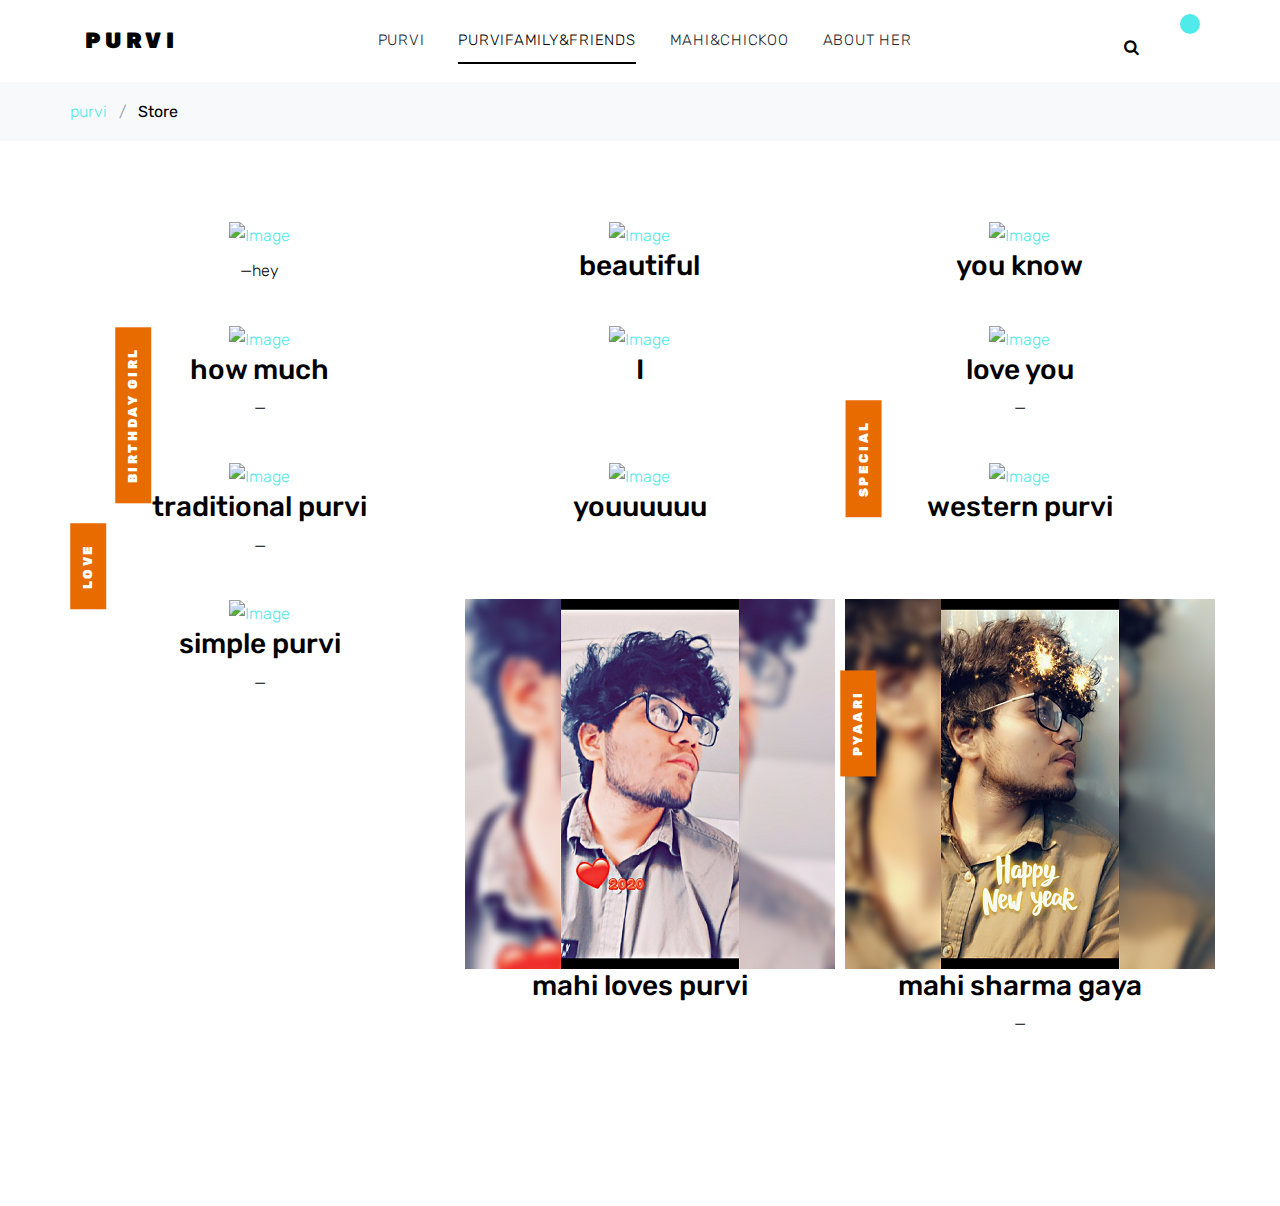
==== about.html @ 3db78a34 "Initial commit" ====
<!DOCTYPE html>
<html lang="en">

<head>
  <title>purvi&mdash;</title>
  <meta charset="utf-8">
  <meta name="viewport" content="width=device-width, initial-scale=1, shrink-to-fit=no">

  <link href="https://fonts.googleapis.com/css?family=Rubik:400,700|Crimson+Text:400,400i" rel="stylesheet">
  <link rel="stylesheet" href="fonts/icomoon/style.css">

  <link rel="stylesheet" href="css/bootstrap.min.css">
  <link rel="stylesheet" href="css/magnific-popup.css">
  <link rel="stylesheet" href="css/jquery-ui.css">
  <link rel="stylesheet" href="css/owl.carousel.min.css">
  <link rel="stylesheet" href="css/owl.theme.default.min.css">


  <link rel="stylesheet" href="css/aos.css">

  <link rel="stylesheet" href="css/style.css">

</head>

<body>

  <div class="site-wrap">


    <div class="site-navbar py-2">

      <div class="search-wrap">
        <div class="container">
          <a href="#" class="search-close js-search-close"><span class="icon-close2"></span></a>
          <form action="#" method="post">
            <input type="text" class="form-control" placeholder="Search keyword and hit enter...">
          </form>
        </div>
      </div>

      <div class="container">
        <div class="d-flex align-items-center justify-content-between">
          <div class="logo">
            <div class="site-logo">
              <a href="index.html" class="js-logo-clone">purvi</a>
            </div>
          </div>
          <div class="main-nav d-none d-lg-block">
            <nav class="site-navigation text-right text-md-center" role="navigation">
              <ul class="site-menu js-clone-nav d-none d-lg-block">
                <li><a href="index.html">purvi</a></li>
                <li class="active"><a href="shop.html">purvifamily&friends</a></li>

                <li><a href="about.html">mahi&chickoo</a></li>
                <li><a href="contact.html">about her</a></li>

              </ul>
            </nav>
          </div>
          <div class="icons">
            <a href="#" class="icons-btn d-inline-block js-search-open"><span class="icon-search"></span></a>
            <a href="" class="icons-btn d-inline-block bag">
              <span class=""></span>
              <span class="number"></span>
            </a>
            <a href="#" class="site-menu-toggle js-menu-toggle ml-3 d-inline-block d-lg-none"><span
                class="icon-menu"></span></a>
          </div>
        </div>
      </div>
    </div>

    <div class="bg-light py-3">
      <div class="container">
        <div class="row">
          <div class="col-md-shop.html2 mb-0"><a href="index.html">purvi</a> <span class="mx-2 mb-0">/</span> <strong class="text-black">Store</strong></div>
        </div>
      </div>
    </div>

    <div class="site-section">
      <div class="container">



        <div class="row">
          <div class="col-sm-6 col-lg-4 text-center item mb-4">
            <span class="tag">Birthday GIRL</span>
            <a href="about.html"> <img src="images/m.Jpg" alt="Image"></a>
            <h3 class="text-dark"><a href=".html"></a></h3>
            <p class="price"><del></del> &mdash;hey</p>
          </div>
          <div class="col-sm-6 col-lg-4 text-center item mb-4">
            <a href="about.html"> <img src="images/a.Jpg" alt="Image"></a>
            <h3 class="text-dark"><a href="about.html">beautiful</a></h3>
            <p class="price"></p>
          </div>
          <div class="col-sm-6 col-lg-4 text-center item mb-4">
            <a href="about.html"> <img src="images/h.Jpg" alt="Image"></a>
            <h3 class="text-dark"><a href="about.html">you know</a></h3>
            <p class="price"></p>
          </div>

          <div class="col-sm-6 col-lg-4 text-center item mb-4">

            <a href="about.html"> <img src="images/e.Jpg" alt="Image"></a>
            <h3 class="text-dark"><a href="about.html">how much</a></h3>
            <p class="price"><del></del> &mdash; </p>
          </div>
          <div class="col-sm-6 col-lg-4 text-center item mb-4">
            <a href="about.html"> <img src="images/s.Jpg" alt="Image"></a>
            <h3 class="text-dark"><a href="about.html">I</a></h3>
            <p class="price"></p>
          </div>
          <div class="col-sm-6 col-lg-4 text-center item mb-4">
            <span class="tag">SPECIAL</span>
            <a href="about.html"> <img src="images/hh.Jpg" alt="Image"></a>
            <h3 class="text-dark"><a href="about.html">love you</a></h3>
            <p class="price"><del></del> &mdash; </p>
          </div>

          <div class="col-sm-6 col-lg-4 text-center item mb-4">
            <span class="tag">LOVE</span>
            <a href="about.html"> <img src="images/p.Jpg" alt="Image"></a>
            <h3 class="text-dark"><a href="about.html">traditional purvi</a></h3>
            <p class="price"><del></del> &mdash; </p>
          </div>
          <div class="col-sm-6 col-lg-4 text-center item mb-4">
            <a href="about.html"> <img src="images/ar.Jpg" alt="Image"></a>
            <h3 class="text-dark"><a href="about.html">youuuuuu</a></h3>
            <p class="price"></p>
          </div>
          <div class="col-sm-6 col-lg-4 text-center item mb-4">
            <a href="about.html"> <img src="images/r.Jpg" alt="Image"></a>
            <h3 class="text-dark"><a href="about.html">western purvi</a></h3>
            <p class="price"></p>
          </div>

          <div class="col-sm-6 col-lg-4 text-center item mb-4">

            <a href="about.html"> <img src="images/rr.jPg" alt="Image"></a>
            <h3 class="text-dark"><a href="about.html">simple purvi</a></h3>
            <p class="price"><del></del> &mdash; </p>
          </div>
          <div class="col-sm-6 col-lg-4 text-center item mb-4">
            <a href="about.html"> <img src="images/pu.png" alt="Image"></a>
            <h3 class="text-dark"><a href="about.html">mahi loves purvi</a></h3>
            <p class="price"></p>
          </div>
          <div class="col-sm-6 col-lg-4 text-center item mb-4">
            <span class="tag">PYAARI</span>
            <a href="about.html"> <img src="images/ri.png" alt="Image"></a>
            <h3 class="text-dark"><a href="about.html">mahi sharma gaya</a></h3>
            <p class="price"><del></del> &mdash;</p>
          </div>
        </div>
        <div class="row mt-5">
          <div class="col-md-about.html2 text-center">
            <div class="site-block-27">


            </div>
          </div>
        </div>
        </div>
        </div>








  <script src="js/jquery-3.3.shop.html.min.js"></script>
  <script src="js/jquery-ui.js"></script>
  <script src="js/popper.min.js"></script>
  <script src="js/bootstrap.min.js"></script>
  <script src="js/owl.carousel.min.js"></script>
  <script src="js/jquery.magnific-popup.min.js"></script>
  <script src="js/aos.js"></script>

  <script src="js/main.js"></script>

</body>

</html>
---- fonts/icomoon/style.css ----
@font-face {
  font-family: 'icomoon';
  src:  url('fonts/icomoon.eot?10si43');
  src:  url('fonts/icomoon.eot?10si43#iefix') format('embedded-opentype'),
    url('fonts/icomoon.ttf?10si43') format('truetype'),
    url('fonts/icomoon.woff?10si43') format('woff'),
    url('fonts/icomoon.svg?10si43#icomoon') format('svg');
  font-weight: normal;
  font-style: normal;
}

[class^="icon-"], [class*=" icon-"] {
  /* use !important to prevent issues with browser extensions that change fonts */
  font-family: 'icomoon' !important;
  speak: none;
  font-style: normal;
  font-weight: normal;
  font-variant: normal;
  text-transform: none;
  line-height: 1;

  /* Better Font Rendering =========== */
  -webkit-font-smoothing: antialiased;
  -moz-osx-font-smoothing: grayscale;
}

.icon-asterisk:before {
  content: "\f069";
}
.icon-plus:before {
  content: "\f067";
}
.icon-question:before {
  content: "\f128";
}
.icon-minus:before {
  content: "\f068";
}
.icon-glass:before {
  content: "\f000";
}
.icon-music:before {
  content: "\f001";
}
.icon-search:before {
  content: "\f002";
}
.icon-envelope-o:before {
  content: "\f003";
}
.icon-heart:before {
  content: "\f004";
}
.icon-star:before {
  content: "\f005";
}
.icon-star-o:before {
  content: "\f006";
}
.icon-user:before {
  content: "\f007";
}
.icon-film:before {
  content: "\f008";
}
.icon-th-large:before {
  content: "\f009";
}
.icon-th:before {
  content: "\f00a";
}
.icon-th-list:before {
  content: "\f00b";
}
.icon-check:before {
  content: "\f00c";
}
.icon-close:before {
  content: "\f00d";
}
.icon-remove:before {
  content: "\f00d";
}
.icon-times:before {
  content: "\f00d";
}
.icon-search-plus:before {
  content: "\f00e";
}
.icon-search-minus:before {
  content: "\f010";
}
.icon-power-off:before {
  content: "\f011";
}
.icon-signal:before {
  content: "\f012";
}
.icon-cog:before {
  content: "\f013";
}
.icon-gear:before {
  content: "\f013";
}
.icon-trash-o:before {
  content: "\f014";
}
.icon-home:before {
  content: "\f015";
}
.icon-file-o:before {
  content: "\f016";
}
.icon-clock-o:before {
  content: "\f017";
}
.icon-road:before {
  content: "\f018";
}
.icon-download:before {
  content: "\f019";
}
.icon-arrow-circle-o-down:before {
  content: "\f01a";
}
.icon-arrow-circle-o-up:before {
  content: "\f01b";
}
.icon-inbox:before {
  content: "\f01c";
}
.icon-play-circle-o:before {
  content: "\f01d";
}
.icon-repeat:before {
  content: "\f01e";
}
.icon-rotate-right:before {
  content: "\f01e";
}
.icon-refresh:before {
  content: "\f021";
}
.icon-list-alt:before {
  content: "\f022";
}
.icon-lock:before {
  content: "\f023";
}
.icon-flag:before {
  content: "\f024";
}
.icon-headphones:before {
  content: "\f025";
}
.icon-volume-off:before {
  content: "\f026";
}
.icon-volume-down:before {
  content: "\f027";
}
.icon-volume-up:before {
  content: "\f028";
}
.icon-qrcode:before {
  content: "\f029";
}
.icon-barcode:before {
  content: "\f02a";
}
.icon-tag:before {
  content: "\f02b";
}
.icon-tags:before {
  content: "\f02c";
}
.icon-book:before {
  content: "\f02d";
}
.icon-bookmark:before {
  content: "\f02e";
}
.icon-print:before {
  content: "\f02f";
}
.icon-camera:before {
  content: "\f030";
}
.icon-font:before {
  content: "\f031";
}
.icon-bold:before {
  content: "\f032";
}
.icon-italic:before {
  content: "\f033";
}
.icon-text-height:before {
  content: "\f034";
}
.icon-text-width:before {
  content: "\f035";
}
.icon-align-left:before {
  content: "\f036";
}
.icon-align-center:before {
  content: "\f037";
}
.icon-align-right:before {
  content: "\f038";
}
.icon-align-justify:before {
  content: "\f039";
}
.icon-list:before {
  content: "\f03a";
}
.icon-dedent:before {
  content: "\f03b";
}
.icon-outdent:before {
  content: "\f03b";
}
.icon-indent:before {
  content: "\f03c";
}
.icon-video-camera:before {
  content: "\f03d";
}
.icon-image:before {
  content: "\f03e";
}
.icon-photo:before {
  content: "\f03e";
}
.icon-picture-o:before {
  content: "\f03e";
}
.icon-pencil:before {
  content: "\f040";
}
.icon-map-marker:before {
  content: "\f041";
}
.icon-adjust:before {
  content: "\f042";
}
.icon-tint:before {
  content: "\f043";
}
.icon-edit:before {
  content: "\f044";
}
.icon-pencil-square-o:before {
  content: "\f044";
}
.icon-share-square-o:before {
  content: "\f045";
}
.icon-check-square-o:before {
  content: "\f046";
}
.icon-arrows:before {
  content: "\f047";
}
.icon-step-backward:before {
  content: "\f048";
}
.icon-fast-backward:before {
  content: "\f049";
}
.icon-backward:before {
  content: "\f04a";
}
.icon-play:before {
  content: "\f04b";
}
.icon-pause:before {
  content: "\f04c";
}
.icon-stop:before {
  content: "\f04d";
}
.icon-forward:before {
  content: "\f04e";
}
.icon-fast-forward:before {
  content: "\f050";
}
.icon-step-forward:before {
  content: "\f051";
}
.icon-eject:before {
  content: "\f052";
}
.icon-chevron-left:before {
  content: "\f053";
}
.icon-chevron-right:before {
  content: "\f054";
}
.icon-plus-circle:before {
  content: "\f055";
}
.icon-minus-circle:before {
  content: "\f056";
}
.icon-times-circle:before {
  content: "\f057";
}
.icon-check-circle:before {
  content: "\f058";
}
.icon-question-circle:before {
  content: "\f059";
}
.icon-info-circle:before {
  content: "\f05a";
}
.icon-crosshairs:before {
  content: "\f05b";
}
.icon-times-circle-o:before {
  content: "\f05c";
}
.icon-check-circle-o:before {
  content: "\f05d";
}
.icon-ban:before {
  content: "\f05e";
}
.icon-arrow-left:before {
  content: "\f060";
}
.icon-arrow-right:before {
  content: "\f061";
}
.icon-arrow-up:before {
  content: "\f062";
}
.icon-arrow-down:before {
  content: "\f063";
}
.icon-mail-forward:before {
  content: "\f064";
}
.icon-share:before {
  content: "\f064";
}
.icon-expand:before {
  content: "\f065";
}
.icon-compress:before {
  content: "\f066";
}
.icon-exclamation-circle:before {
  content: "\f06a";
}
.icon-gift:before {
  content: "\f06b";
}
.icon-leaf:before {
  content: "\f06c";
}
.icon-fire:before {
  content: "\f06d";
}
.icon-eye:before {
  content: "\f06e";
}
.icon-eye-slash:before {
  content: "\f070";
}
.icon-exclamation-triangle:before {
  content: "\f071";
}
.icon-warning:before {
  content: "\f071";
}
.icon-plane:before {
  content: "\f072";
}
.icon-calendar:before {
  content: "\f073";
}
.icon-random:before {
  content: "\f074";
}
.icon-comment:before {
  content: "\f075";
}
.icon-magnet:before {
  content: "\f076";
}
.icon-chevron-up:before {
  content: "\f077";
}
.icon-chevron-down:before {
  content: "\f078";
}
.icon-retweet:before {
  content: "\f079";
}
.icon-shopping-cart:before {
  content: "\f07a";
}
.icon-folder:before {
  content: "\f07b";
}
.icon-folder-open:before {
  content: "\f07c";
}
.icon-arrows-v:before {
  content: "\f07d";
}
.icon-arrows-h:before {
  content: "\f07e";
}
.icon-bar-chart:before {
  content: "\f080";
}
.icon-bar-chart-o:before {
  content: "\f080";
}
.icon-twitter-square:before {
  content: "\f081";
}
.icon-facebook-square:before {
  content: "\f082";
}
.icon-camera-retro:before {
  content: "\f083";
}
.icon-key:before {
  content: "\f084";
}
.icon-cogs:before {
  content: "\f085";
}
.icon-gears:before {
  content: "\f085";
}
.icon-comments:before {
  content: "\f086";
}
.icon-thumbs-o-up:before {
  content: "\f087";
}
.icon-thumbs-o-down:before {
  content: "\f088";
}
.icon-star-half:before {
  content: "\f089";
}
.icon-heart-o:before {
  content: "\f08a";
}
.icon-sign-out:before {
  content: "\f08b";
}
.icon-linkedin-square:before {
  content: "\f08c";
}
.icon-thumb-tack:before {
  content: "\f08d";
}
.icon-external-link:before {
  content: "\f08e";
}
.icon-sign-in:before {
  content: "\f090";
}
.icon-trophy:before {
  content: "\f091";
}
.icon-github-square:before {
  content: "\f092";
}
.icon-upload:before {
  content: "\f093";
}
.icon-lemon-o:before {
  content: "\f094";
}
.icon-phone:before {
  content: "\f095";
}
.icon-square-o:before {
  content: "\f096";
}
.icon-bookmark-o:before {
  content: "\f097";
}
.icon-phone-square:before {
  content: "\f098";
}
.icon-twitter:before {
  content: "\f099";
}
.icon-facebook:before {
  content: "\f09a";
}
.icon-facebook-f:before {
  content: "\f09a";
}
.icon-github:before {
  content: "\f09b";
}
.icon-unlock:before {
  content: "\f09c";
}
.icon-credit-card:before {
  content: "\f09d";
}
.icon-feed:before {
  content: "\f09e";
}
.icon-rss:before {
  content: "\f09e";
}
.icon-hdd-o:before {
  content: "\f0a0";
}
.icon-bullhorn:before {
  content: "\f0a1";
}
.icon-bell-o:before {
  content: "\f0a2";
}
.icon-certificate:before {
  content: "\f0a3";
}
.icon-hand-o-right:before {
  content: "\f0a4";
}
.icon-hand-o-left:before {
  content: "\f0a5";
}
.icon-hand-o-up:before {
  content: "\f0a6";
}
.icon-hand-o-down:before {
  content: "\f0a7";
}
.icon-arrow-circle-left:before {
  content: "\f0a8";
}
.icon-arrow-circle-right:before {
  content: "\f0a9";
}
.icon-arrow-circle-up:before {
  content: "\f0aa";
}
.icon-arrow-circle-down:before {
  content: "\f0ab";
}
.icon-globe:before {
  content: "\f0ac";
}
.icon-wrench:before {
  content: "\f0ad";
}
.icon-tasks:before {
  content: "\f0ae";
}
.icon-filter:before {
  content: "\f0b0";
}
.icon-briefcase:before {
  content: "\f0b1";
}
.icon-arrows-alt:before {
  content: "\f0b2";
}
.icon-group:before {
  content: "\f0c0";
}
.icon-users:before {
  content: "\f0c0";
}
.icon-chain:before {
  content: "\f0c1";
}
.icon-link:before {
  content: "\f0c1";
}
.icon-cloud:before {
  content: "\f0c2";
}
.icon-flask:before {
  content: "\f0c3";
}
.icon-cut:before {
  content: "\f0c4";
}
.icon-scissors:before {
  content: "\f0c4";
}
.icon-copy:before {
  content: "\f0c5";
}
.icon-files-o:before {
  content: "\f0c5";
}
.icon-paperclip:before {
  content: "\f0c6";
}
.icon-floppy-o:before {
  content: "\f0c7";
}
.icon-save:before {
  content: "\f0c7";
}
.icon-square:before {
  content: "\f0c8";
}
.icon-bars:before {
  content: "\f0c9";
}
.icon-navicon:before {
  content: "\f0c9";
}
.icon-reorder:before {
  content: "\f0c9";
}
.icon-list-ul:before {
  content: "\f0ca";
}
.icon-list-ol:before {
  content: "\f0cb";
}
.icon-strikethrough:before {
  content: "\f0cc";
}
.icon-underline:before {
  content: "\f0cd";
}
.icon-table:before {
  content: "\f0ce";
}
.icon-magic:before {
  content: "\f0d0";
}
.icon-truck:before {
  content: "\f0d1";
}
.icon-pinterest:before {
  content: "\f0d2";
}
.icon-pinterest-square:before {
  content: "\f0d3";
}
.icon-google-plus-square:before {
  content: "\f0d4";
}
.icon-google-plus:before {
  content: "\f0d5";
}
.icon-money:before {
  content: "\f0d6";
}
.icon-caret-down:before {
  content: "\f0d7";
}
.icon-caret-up:before {
  content: "\f0d8";
}
.icon-caret-left:before {
  content: "\f0d9";
}
.icon-caret-right:before {
  content: "\f0da";
}
.icon-columns:before {
  content: "\f0db";
}
.icon-sort:before {
  content: "\f0dc";
}
.icon-unsorted:before {
  content: "\f0dc";
}
.icon-sort-desc:before {
  content: "\f0dd";
}
.icon-sort-down:before {
  content: "\f0dd";
}
.icon-sort-asc:before {
  content: "\f0de";
}
.icon-sort-up:before {
  content: "\f0de";
}
.icon-envelope:before {
  content: "\f0e0";
}
.icon-linkedin:before {
  content: "\f0e1";
}
.icon-rotate-left:before {
  content: "\f0e2";
}
.icon-undo:before {
  content: "\f0e2";
}
.icon-gavel:before {
  content: "\f0e3";
}
.icon-legal:before {
  content: "\f0e3";
}
.icon-dashboard:before {
  content: "\f0e4";
}
.icon-tachometer:before {
  content: "\f0e4";
}
.icon-comment-o:before {
  content: "\f0e5";
}
.icon-comments-o:before {
  content: "\f0e6";
}
.icon-bolt:before {
  content: "\f0e7";
}
.icon-flash:before {
  content: "\f0e7";
}
.icon-sitemap:before {
  content: "\f0e8";
}
.icon-umbrella:before {
  content: "\f0e9";
}
.icon-clipboard:before {
  content: "\f0ea";
}
.icon-paste:before {
  content: "\f0ea";
}
.icon-lightbulb-o:before {
  content: "\f0eb";
}
.icon-exchange:before {
  content: "\f0ec";
}
.icon-cloud-download:before {
  content: "\f0ed";
}
.icon-cloud-upload:before {
  content: "\f0ee";
}
.icon-user-md:before {
  content: "\f0f0";
}
.icon-stethoscope:before {
  content: "\f0f1";
}
.icon-suitcase:before {
  content: "\f0f2";
}
.icon-bell:before {
  content: "\f0f3";
}
.icon-coffee:before {
  content: "\f0f4";
}
.icon-cutlery:before {
  content: "\f0f5";
}
.icon-file-text-o:before {
  content: "\f0f6";
}
.icon-building-o:before {
  content: "\f0f7";
}
.icon-hospital-o:before {
  content: "\f0f8";
}
.icon-ambulance:before {
  content: "\f0f9";
}
.icon-medkit:before {
  content: "\f0fa";
}
.icon-fighter-jet:before {
  content: "\f0fb";
}
.icon-beer:before {
  content: "\f0fc";
}
.icon-h-square:before {
  content: "\f0fd";
}
.icon-plus-square:before {
  content: "\f0fe";
}
.icon-angle-double-left:before {
  content: "\f100";
}
.icon-angle-double-right:before {
  content: "\f101";
}
.icon-angle-double-up:before {
  content: "\f102";
}
.icon-angle-double-down:before {
  content: "\f103";
}
.icon-angle-left:before {
  content: "\f104";
}
.icon-angle-right:before {
  content: "\f105";
}
.icon-angle-up:before {
  content: "\f106";
}
.icon-angle-down:before {
  content: "\f107";
}
.icon-desktop:before {
  content: "\f108";
}
.icon-laptop:before {
  content: "\f109";
}
.icon-tablet:before {
  content: "\f10a";
}
.icon-mobile:before {
  content: "\f10b";
}
.icon-mobile-phone:before {
  content: "\f10b";
}
.icon-circle-o:before {
  content: "\f10c";
}
.icon-quote-left:before {
  content: "\f10d";
}
.icon-quote-right:before {
  content: "\f10e";
}
.icon-spinner:before {
  content: "\f110";
}
.icon-circle:before {
  content: "\f111";
}
.icon-mail-reply:before {
  content: "\f112";
}
.icon-reply:before {
  content: "\f112";
}
.icon-github-alt:before {
  content: "\f113";
}
.icon-folder-o:before {
  content: "\f114";
}
.icon-folder-open-o:before {
  content: "\f115";
}
.icon-smile-o:before {
  content: "\f118";
}
.icon-frown-o:before {
  content: "\f119";
}
.icon-meh-o:before {
  content: "\f11a";
}
.icon-gamepad:before {
  content: "\f11b";
}
.icon-keyboard-o:before {
  content: "\f11c";
}
.icon-flag-o:before {
  content: "\f11d";
}
.icon-flag-checkered:before {
  content: "\f11e";
}
.icon-terminal:before {
  content: "\f120";
}
.icon-code:before {
  content: "\f121";
}
.icon-mail-reply-all:before {
  content: "\f122";
}
.icon-reply-all:before {
  content: "\f122";
}
.icon-star-half-empty:before {
  content: "\f123";
}
.icon-star-half-full:before {
  content: "\f123";
}
.icon-star-half-o:before {
  content: "\f123";
}
.icon-location-arrow:before {
  content: "\f124";
}
.icon-crop:before {
  content: "\f125";
}
.icon-code-fork:before {
  content: "\f126";
}
.icon-chain-broken:before {
  content: "\f127";
}
.icon-unlink:before {
  content: "\f127";
}
.icon-info:before {
  content: "\f129";
}
.icon-exclamation:before {
  content: "\f12a";
}
.icon-superscript:before {
  content: "\f12b";
}
.icon-subscript:before {
  content: "\f12c";
}
.icon-eraser:before {
  content: "\f12d";
}
.icon-puzzle-piece:before {
  content: "\f12e";
}
.icon-microphone:before {
  content: "\f130";
}
.icon-microphone-slash:before {
  content: "\f131";
}
.icon-shield:before {
  content: "\f132";
}
.icon-calendar-o:before {
  content: "\f133";
}
.icon-fire-extinguisher:before {
  content: "\f134";
}
.icon-rocket:before {
  content: "\f135";
}
.icon-maxcdn:before {
  content: "\f136";
}
.icon-chevron-circle-left:before {
  content: "\f137";
}
.icon-chevron-circle-right:before {
  content: "\f138";
}
.icon-chevron-circle-up:before {
  content: "\f139";
}
.icon-chevron-circle-down:before {
  content: "\f13a";
}
.icon-html5:before {
  content: "\f13b";
}
.icon-css3:before {
  content: "\f13c";
}
.icon-anchor:before {
  content: "\f13d";
}
.icon-unlock-alt:before {
  content: "\f13e";
}
.icon-bullseye:before {
  content: "\f140";
}
.icon-ellipsis-h:before {
  content: "\f141";
}
.icon-ellipsis-v:before {
  content: "\f142";
}
.icon-rss-square:before {
  content: "\f143";
}
.icon-play-circle:before {
  content: "\f144";
}
.icon-ticket:before {
  content: "\f145";
}
.icon-minus-square:before {
  content: "\f146";
}
.icon-minus-square-o:before {
  content: "\f147";
}
.icon-level-up:before {
  content: "\f148";
}
.icon-level-down:before {
  content: "\f149";
}
.icon-check-square:before {
  content: "\f14a";
}
.icon-pencil-square:before {
  content: "\f14b";
}
.icon-external-link-square:before {
  content: "\f14c";
}
.icon-share-square:before {
  content: "\f14d";
}
.icon-compass:before {
  content: "\f14e";
}
.icon-caret-square-o-down:before {
  content: "\f150";
}
.icon-toggle-down:before {
  content: "\f150";
}
.icon-caret-square-o-up:before {
  content: "\f151";
}
.icon-toggle-up:before {
  content: "\f151";
}
.icon-caret-square-o-right:before {
  content: "\f152";
}
.icon-toggle-right:before {
  content: "\f152";
}
.icon-eur:before {
  content: "\f153";
}
.icon-euro:before {
  content: "\f153";
}
.icon-gbp:before {
  content: "\f154";
}
.icon-dollar:before {
  content: "\f155";
}
.icon-usd:before {
  content: "\f155";
}
.icon-inr:before {
  content: "\f156";
}
.icon-rupee:before {
  content: "\f156";
}
.icon-cny:before {
  content: "\f157";
}
.icon-jpy:before {
  content: "\f157";
}
.icon-rmb:before {
  content: "\f157";
}
.icon-yen:before {
  content: "\f157";
}
.icon-rouble:before {
  content: "\f158";
}
.icon-rub:before {
  content: "\f158";
}
.icon-ruble:before {
  content: "\f158";
}
.icon-krw:before {
  content: "\f159";
}
.icon-won:before {
  content: "\f159";
}
.icon-bitcoin:before {
  content: "\f15a";
}
.icon-btc:before {
  content: "\f15a";
}
.icon-file:before {
  content: "\f15b";
}
.icon-file-text:before {
  content: "\f15c";
}
.icon-sort-alpha-asc:before {
  content: "\f15d";
}
.icon-sort-alpha-desc:before {
  content: "\f15e";
}
.icon-sort-amount-asc:before {
  content: "\f160";
}
.icon-sort-amount-desc:before {
  content: "\f161";
}
.icon-sort-numeric-asc:before {
  content: "\f162";
}
.icon-sort-numeric-desc:before {
  content: "\f163";
}
.icon-thumbs-up:before {
  content: "\f164";
}
.icon-thumbs-down:before {
  content: "\f165";
}
.icon-youtube-square:before {
  content: "\f166";
}
.icon-youtube:before {
  content: "\f167";
}
.icon-xing:before {
  content: "\f168";
}
.icon-xing-square:before {
  content: "\f169";
}
.icon-youtube-play:before {
  content: "\f16a";
}
.icon-dropbox:before {
  content: "\f16b";
}
.icon-stack-overflow:before {
  content: "\f16c";
}
.icon-instagram:before {
  content: "\f16d";
}
.icon-flickr:before {
  content: "\f16e";
}
.icon-adn:before {
  content: "\f170";
}
.icon-bitbucket:before {
  content: "\f171";
}
.icon-bitbucket-square:before {
  content: "\f172";
}
.icon-tumblr:before {
  content: "\f173";
}
.icon-tumblr-square:before {
  content: "\f174";
}
.icon-long-arrow-down:before {
  content: "\f175";
}
.icon-long-arrow-up:before {
  content: "\f176";
}
.icon-long-arrow-left:before {
  content: "\f177";
}
.icon-long-arrow-right:before {
  content: "\f178";
}
.icon-apple:before {
  content: "\f179";
}
.icon-windows:before {
  content: "\f17a";
}
.icon-android:before {
  content: "\f17b";
}
.icon-linux:before {
  content: "\f17c";
}
.icon-dribbble:before {
  content: "\f17d";
}
.icon-skype:before {
  content: "\f17e";
}
.icon-foursquare:before {
  content: "\f180";
}
.icon-trello:before {
  content: "\f181";
}
.icon-female:before {
  content: "\f182";
}
.icon-male:before {
  content: "\f183";
}
.icon-gittip:before {
  content: "\f184";
}
.icon-gratipay:before {
  content: "\f184";
}
.icon-sun-o:before {
  content: "\f185";
}
.icon-moon-o:before {
  content: "\f186";
}
.icon-archive:before {
  content: "\f187";
}
.icon-bug:before {
  content: "\f188";
}
.icon-vk:before {
  content: "\f189";
}
.icon-weibo:before {
  content: "\f18a";
}
.icon-renren:before {
  content: "\f18b";
}
.icon-pagelines:before {
  content: "\f18c";
}
.icon-stack-exchange:before {
  content: "\f18d";
}
.icon-arrow-circle-o-right:before {
  content: "\f18e";
}
.icon-arrow-circle-o-left:before {
  content: "\f190";
}
.icon-caret-square-o-left:before {
  content: "\f191";
}
.icon-toggle-left:before {
  content: "\f191";
}
.icon-dot-circle-o:before {
  content: "\f192";
}
.icon-wheelchair:before {
  content: "\f193";
}
.icon-vimeo-square:before {
  content: "\f194";
}
.icon-try:before {
  content: "\f195";
}
.icon-turkish-lira:before {
  content: "\f195";
}
.icon-plus-square-o:before {
  content: "\f196";
}
.icon-space-shuttle:before {
  content: "\f197";
}
.icon-slack:before {
  content: "\f198";
}
.icon-envelope-square:before {
  content: "\f199";
}
.icon-wordpress:before {
  content: "\f19a";
}
.icon-openid:before {
  content: "\f19b";
}
.icon-bank:before {
  content: "\f19c";
}
.icon-institution:before {
  content: "\f19c";
}
.icon-university:before {
  content: "\f19c";
}
.icon-graduation-cap:before {
  content: "\f19d";
}
.icon-mortar-board:before {
  content: "\f19d";
}
.icon-yahoo:before {
  content: "\f19e";
}
.icon-google:before {
  content: "\f1a0";
}
.icon-reddit:before {
  content: "\f1a1";
}
.icon-reddit-square:before {
  content: "\f1a2";
}
.icon-stumbleupon-circle:before {
  content: "\f1a3";
}
.icon-stumbleupon:before {
  content: "\f1a4";
}
.icon-delicious:before {
  content: "\f1a5";
}
.icon-digg:before {
  content: "\f1a6";
}
.icon-pied-piper-pp:before {
  content: "\f1a7";
}
.icon-pied-piper-alt:before {
  content: "\f1a8";
}
.icon-drupal:before {
  content: "\f1a9";
}
.icon-joomla:before {
  content: "\f1aa";
}
.icon-language:before {
  content: "\f1ab";
}
.icon-fax:before {
  content: "\f1ac";
}
.icon-building:before {
  content: "\f1ad";
}
.icon-child:before {
  content: "\f1ae";
}
.icon-paw:before {
  content: "\f1b0";
}
.icon-spoon:before {
  content: "\f1b1";
}
.icon-cube:before {
  content: "\f1b2";
}
.icon-cubes:before {
  content: "\f1b3";
}
.icon-behance:before {
  content: "\f1b4";
}
.icon-behance-square:before {
  content: "\f1b5";
}
.icon-steam:before {
  content: "\f1b6";
}
.icon-steam-square:before {
  content: "\f1b7";
}
.icon-recycle:before {
  content: "\f1b8";
}
.icon-automobile:before {
  content: "\f1b9";
}
.icon-car:before {
  content: "\f1b9";
}
.icon-cab:before {
  content: "\f1ba";
}
.icon-taxi:before {
  content: "\f1ba";
}
.icon-tree:before {
  content: "\f1bb";
}
.icon-spotify:before {
  content: "\f1bc";
}
.icon-deviantart:before {
  content: "\f1bd";
}
.icon-soundcloud:before {
  content: "\f1be";
}
.icon-database:before {
  content: "\f1c0";
}
.icon-file-pdf-o:before {
  content: "\f1c1";
}
.icon-file-word-o:before {
  content: "\f1c2";
}
.icon-file-excel-o:before {
  content: "\f1c3";
}
.icon-file-powerpoint-o:before {
  content: "\f1c4";
}
.icon-file-image-o:before {
  content: "\f1c5";
}
.icon-file-photo-o:before {
  content: "\f1c5";
}
.icon-file-picture-o:before {
  content: "\f1c5";
}
.icon-file-archive-o:before {
  content: "\f1c6";
}
.icon-file-zip-o:before {
  content: "\f1c6";
}
.icon-file-audio-o:before {
  content: "\f1c7";
}
.icon-file-sound-o:before {
  content: "\f1c7";
}
.icon-file-movie-o:before {
  content: "\f1c8";
}
.icon-file-video-o:before {
  content: "\f1c8";
}
.icon-file-code-o:before {
  content: "\f1c9";
}
.icon-vine:before {
  content: "\f1ca";
}
.icon-codepen:before {
  content: "\f1cb";
}
.icon-jsfiddle:before {
  content: "\f1cc";
}
.icon-life-bouy:before {
  content: "\f1cd";
}
.icon-life-buoy:before {
  content: "\f1cd";
}
.icon-life-ring:before {
  content: "\f1cd";
}
.icon-life-saver:before {
  content: "\f1cd";
}
.icon-support:before {
  content: "\f1cd";
}
.icon-circle-o-notch:before {
  content: "\f1ce";
}
.icon-ra:before {
  content: "\f1d0";
}
.icon-rebel:before {
  content: "\f1d0";
}
.icon-resistance:before {
  content: "\f1d0";
}
.icon-empire:before {
  content: "\f1d1";
}
.icon-ge:before {
  content: "\f1d1";
}
.icon-git-square:before {
  content: "\f1d2";
}
.icon-git:before {
  content: "\f1d3";
}
.icon-hacker-news:before {
  content: "\f1d4";
}
.icon-y-combinator-square:before {
  content: "\f1d4";
}
.icon-yc-square:before {
  content: "\f1d4";
}
.icon-tencent-weibo:before {
  content: "\f1d5";
}
.icon-qq:before {
  content: "\f1d6";
}
.icon-wechat:before {
  content: "\f1d7";
}
.icon-weixin:before {
  content: "\f1d7";
}
.icon-paper-plane:before {
  content: "\f1d8";
}
.icon-send:before {
  content: "\f1d8";
}
.icon-paper-plane-o:before {
  content: "\f1d9";
}
.icon-send-o:before {
  content: "\f1d9";
}
.icon-history:before {
  content: "\f1da";
}
.icon-circle-thin:before {
  content: "\f1db";
}
.icon-header:before {
  content: "\f1dc";
}
.icon-paragraph:before {
  content: "\f1dd";
}
.icon-sliders:before {
  content: "\f1de";
}
.icon-share-alt:before {
  content: "\f1e0";
}
.icon-share-alt-square:before {
  content: "\f1e1";
}
.icon-bomb:before {
  content: "\f1e2";
}
.icon-futbol-o:before {
  content: "\f1e3";
}
.icon-soccer-ball-o:before {
  content: "\f1e3";
}
.icon-tty:before {
  content: "\f1e4";
}
.icon-binoculars:before {
  content: "\f1e5";
}
.icon-plug:before {
  content: "\f1e6";
}
.icon-slideshare:before {
  content: "\f1e7";
}
.icon-twitch:before {
  content: "\f1e8";
}
.icon-yelp:before {
  content: "\f1e9";
}
.icon-newspaper-o:before {
  content: "\f1ea";
}
.icon-wifi:before {
  content: "\f1eb";
}
.icon-calculator:before {
  content: "\f1ec";
}
.icon-paypal:before {
  content: "\f1ed";
}
.icon-google-wallet:before {
  content: "\f1ee";
}
.icon-cc-visa:before {
  content: "\f1f0";
}
.icon-cc-mastercard:before {
  content: "\f1f1";
}
.icon-cc-discover:before {
  content: "\f1f2";
}
.icon-cc-amex:before {
  content: "\f1f3";
}
.icon-cc-paypal:before {
  content: "\f1f4";
}
.icon-cc-stripe:before {
  content: "\f1f5";
}
.icon-bell-slash:before {
  content: "\f1f6";
}
.icon-bell-slash-o:before {
  content: "\f1f7";
}
.icon-trash:before {
  content: "\f1f8";
}
.icon-copyright:before {
  content: "\f1f9";
}
.icon-at:before {
  content: "\f1fa";
}
.icon-eyedropper:before {
  content: "\f1fb";
}
.icon-paint-brush:before {
  content: "\f1fc";
}
.icon-birthday-cake:before {
  content: "\f1fd";
}
.icon-area-chart:before {
  content: "\f1fe";
}
.icon-pie-chart:before {
  content: "\f200";
}
.icon-line-chart:before {
  content: "\f201";
}
.icon-lastfm:before {
  content: "\f202";
}
.icon-lastfm-square:before {
  content: "\f203";
}
.icon-toggle-off:before {
  content: "\f204";
}
.icon-toggle-on:before {
  content: "\f205";
}
.icon-bicycle:before {
  content: "\f206";
}
.icon-bus:before {
  content: "\f207";
}
.icon-ioxhost:before {
  content: "\f208";
}
.icon-angellist:before {
  content: "\f209";
}
.icon-cc:before {
  content: "\f20a";
}
.icon-ils:before {
  content: "\f20b";
}
.icon-shekel:before {
  content: "\f20b";
}
.icon-sheqel:before {
  content: "\f20b";
}
.icon-meanpath:before {
  content: "\f20c";
}
.icon-buysellads:before {
  content: "\f20d";
}
.icon-connectdevelop:before {
  content: "\f20e";
}
.icon-dashcube:before {
  content: "\f210";
}
.icon-forumbee:before {
  content: "\f211";
}
.icon-leanpub:before {
  content: "\f212";
}
.icon-sellsy:before {
  content: "\f213";
}
.icon-shirtsinbulk:before {
  content: "\f214";
}
.icon-simplybuilt:before {
  content: "\f215";
}
.icon-skyatlas:before {
  content: "\f216";
}
.icon-cart-plus:before {
  content: "\f217";
}
.icon-cart-arrow-down:before {
  content: "\f218";
}
.icon-diamond:before {
  content: "\f219";
}
.icon-ship:before {
  content: "\f21a";
}
.icon-user-secret:before {
  content: "\f21b";
}
.icon-motorcycle:before {
  content: "\f21c";
}
.icon-street-view:before {
  content: "\f21d";
}
.icon-heartbeat:before {
  content: "\f21e";
}
.icon-venus:before {
  content: "\f221";
}
.icon-mars:before {
  content: "\f222";
}
.icon-mercury:before {
  content: "\f223";
}
.icon-intersex:before {
  content: "\f224";
}
.icon-transgender:before {
  content: "\f224";
}
.icon-transgender-alt:before {
  content: "\f225";
}
.icon-venus-double:before {
  content: "\f226";
}
.icon-mars-double:before {
  content: "\f227";
}
.icon-venus-mars:before {
  content: "\f228";
}
.icon-mars-stroke:before {
  content: "\f229";
}
.icon-mars-stroke-v:before {
  content: "\f22a";
}
.icon-mars-stroke-h:before {
  content: "\f22b";
}
.icon-neuter:before {
  content: "\f22c";
}
.icon-genderless:before {
  content: "\f22d";
}
.icon-facebook-official:before {
  content: "\f230";
}
.icon-pinterest-p:before {
  content: "\f231";
}
.icon-whatsapp:before {
  content: "\f232";
}
.icon-server:before {
  content: "\f233";
}
.icon-user-plus:before {
  content: "\f234";
}
.icon-user-times:before {
  content: "\f235";
}
.icon-bed:before {
  content: "\f236";
}
.icon-hotel:before {
  content: "\f236";
}
.icon-viacoin:before {
  content: "\f237";
}
.icon-train:before {
  content: "\f238";
}
.icon-subway:before {
  content: "\f239";
}
.icon-medium:before {
  content: "\f23a";
}
.icon-y-combinator:before {
  content: "\f23b";
}
.icon-yc:before {
  content: "\f23b";
}
.icon-optin-monster:before {
  content: "\f23c";
}
.icon-opencart:before {
  content: "\f23d";
}
.icon-expeditedssl:before {
  content: "\f23e";
}
.icon-battery:before {
  content: "\f240";
}
.icon-battery-4:before {
  content: "\f240";
}
.icon-battery-full:before {
  content: "\f240";
}
.icon-battery-3:before {
  content: "\f241";
}
.icon-battery-three-quarters:before {
  content: "\f241";
}
.icon-battery-2:before {
  content: "\f242";
}
.icon-battery-half:before {
  content: "\f242";
}
.icon-battery-1:before {
  content: "\f243";
}
.icon-battery-quarter:before {
  content: "\f243";
}
.icon-battery-0:before {
  content: "\f244";
}
.icon-battery-empty:before {
  content: "\f244";
}
.icon-mouse-pointer:before {
  content: "\f245";
}
.icon-i-cursor:before {
  content: "\f246";
}
.icon-object-group:before {
  content: "\f247";
}
.icon-object-ungroup:before {
  content: "\f248";
}
.icon-sticky-note:before {
  content: "\f249";
}
.icon-sticky-note-o:before {
  content: "\f24a";
}
.icon-cc-jcb:before {
  content: "\f24b";
}
.icon-cc-diners-club:before {
  content: "\f24c";
}
.icon-clone:before {
  content: "\f24d";
}
.icon-balance-scale:before {
  content: "\f24e";
}
.icon-hourglass-o:before {
  content: "\f250";
}
.icon-hourglass-1:before {
  content: "\f251";
}
.icon-hourglass-start:before {
  content: "\f251";
}
.icon-hourglass-2:before {
  content: "\f252";
}
.icon-hourglass-half:before {
  content: "\f252";
}
.icon-hourglass-3:before {
  content: "\f253";
}
.icon-hourglass-end:before {
  content: "\f253";
}
.icon-hourglass:before {
  content: "\f254";
}
.icon-hand-grab-o:before {
  content: "\f255";
}
.icon-hand-rock-o:before {
  content: "\f255";
}
.icon-hand-paper-o:before {
  content: "\f256";
}
.icon-hand-stop-o:before {
  content: "\f256";
}
.icon-hand-scissors-o:before {
  content: "\f257";
}
.icon-hand-lizard-o:before {
  content: "\f258";
}
.icon-hand-spock-o:before {
  content: "\f259";
}
.icon-hand-pointer-o:before {
  content: "\f25a";
}
.icon-hand-peace-o:before {
  content: "\f25b";
}
.icon-trademark:before {
  content: "\f25c";
}
.icon-registered:before {
  content: "\f25d";
}
.icon-creative-commons:before {
  content: "\f25e";
}
.icon-gg:before {
  content: "\f260";
}
.icon-gg-circle:before {
  content: "\f261";
}
.icon-tripadvisor:before {
  content: "\f262";
}
.icon-odnoklassniki:before {
  content: "\f263";
}
.icon-odnoklassniki-square:before {
  content: "\f264";
}
.icon-get-pocket:before {
  content: "\f265";
}
.icon-wikipedia-w:before {
  content: "\f266";
}
.icon-safari:before {
  content: "\f267";
}
.icon-chrome:before {
  content: "\f268";
}
.icon-firefox:before {
  content: "\f269";
}
.icon-opera:before {
  content: "\f26a";
}
.icon-internet-explorer:before {
  content: "\f26b";
}
.icon-television:before {
  content: "\f26c";
}
.icon-tv:before {
  content: "\f26c";
}
.icon-contao:before {
  content: "\f26d";
}
.icon-500px:before {
  content: "\f26e";
}
.icon-amazon:before {
  content: "\f270";
}
.icon-calendar-plus-o:before {
  content: "\f271";
}
.icon-calendar-minus-o:before {
  content: "\f272";
}
.icon-calendar-times-o:before {
  content: "\f273";
}
.icon-calendar-check-o:before {
  content: "\f274";
}
.icon-industry:before {
  content: "\f275";
}
.icon-map-pin:before {
  content: "\f276";
}
.icon-map-signs:before {
  content: "\f277";
}
.icon-map-o:before {
  content: "\f278";
}
.icon-map:before {
  content: "\f279";
}
.icon-commenting:before {
  content: "\f27a";
}
.icon-commenting-o:before {
  content: "\f27b";
}
.icon-houzz:before {
  content: "\f27c";
}
.icon-vimeo:before {
  content: "\f27d";
}
.icon-black-tie:before {
  content: "\f27e";
}
.icon-fonticons:before {
  content: "\f280";
}
.icon-reddit-alien:before {
  content: "\f281";
}
.icon-edge:before {
  content: "\f282";
}
.icon-credit-card-alt:before {
  content: "\f283";
}
.icon-codiepie:before {
  content: "\f284";
}
.icon-modx:before {
  content: "\f285";
}
.icon-fort-awesome:before {
  content: "\f286";
}
.icon-usb:before {
  content: "\f287";
}
.icon-product-hunt:before {
  content: "\f288";
}
.icon-mixcloud:before {
  content: "\f289";
}
.icon-scribd:before {
  content: "\f28a";
}
.icon-pause-circle:before {
  content: "\f28b";
}
.icon-pause-circle-o:before {
  content: "\f28c";
}
.icon-stop-circle:before {
  content: "\f28d";
}
.icon-stop-circle-o:before {
  content: "\f28e";
}
.icon-shopping-bag:before {
  content: "\f290";
}
.icon-shopping-basket:before {
  content: "\f291";
}
.icon-hashtag:before {
  content: "\f292";
}
.icon-bluetooth:before {
  content: "\f293";
}
.icon-bluetooth-b:before {
  content: "\f294";
}
.icon-percent:before {
  content: "\f295";
}
.icon-gitlab:before {
  content: "\f296";
}
.icon-wpbeginner:before {
  content: "\f297";
}
.icon-wpforms:before {
  content: "\f298";
}
.icon-envira:before {
  content: "\f299";
}
.icon-universal-access:before {
  content: "\f29a";
}
.icon-wheelchair-alt:before {
  content: "\f29b";
}
.icon-question-circle-o:before {
  content: "\f29c";
}
.icon-blind:before {
  content: "\f29d";
}
.icon-audio-description:before {
  content: "\f29e";
}
.icon-volume-control-phone:before {
  content: "\f2a0";
}
.icon-braille:before {
  content: "\f2a1";
}
.icon-assistive-listening-systems:before {
  content: "\f2a2";
}
.icon-american-sign-language-interpreting:before {
  content: "\f2a3";
}
.icon-asl-interpreting:before {
  content: "\f2a3";
}
.icon-deaf:before {
  content: "\f2a4";
}
.icon-deafness:before {
  content: "\f2a4";
}
.icon-hard-of-hearing:before {
  content: "\f2a4";
}
.icon-glide:before {
  content: "\f2a5";
}
.icon-glide-g:before {
  content: "\f2a6";
}
.icon-sign-language:before {
  content: "\f2a7";
}
.icon-signing:before {
  content: "\f2a7";
}
.icon-low-vision:before {
  content: "\f2a8";
}
.icon-viadeo:before {
  content: "\f2a9";
}
.icon-viadeo-square:before {
  content: "\f2aa";
}
.icon-snapchat:before {
  content: "\f2ab";
}
.icon-snapchat-ghost:before {
  content: "\f2ac";
}
.icon-snapchat-square:before {
  content: "\f2ad";
}
.icon-pied-piper:before {
  content: "\f2ae";
}
.icon-first-order:before {
  content: "\f2b0";
}
.icon-yoast:before {
  content: "\f2b1";
}
.icon-themeisle:before {
  content: "\f2b2";
}
.icon-google-plus-circle:before {
  content: "\f2b3";
}
.icon-google-plus-official:before {
  content: "\f2b3";
}
.icon-fa:before {
  content: "\f2b4";
}
.icon-font-awesome:before {
  content: "\f2b4";
}
.icon-handshake-o:before {
  content: "\f2b5";
}
.icon-envelope-open:before {
  content: "\f2b6";
}
.icon-envelope-open-o:before {
  content: "\f2b7";
}
.icon-linode:before {
  content: "\f2b8";
}
.icon-address-book:before {
  content: "\f2b9";
}
.icon-address-book-o:before {
  content: "\f2ba";
}
.icon-address-card:before {
  content: "\f2bb";
}
.icon-vcard:before {
  content: "\f2bb";
}
.icon-address-card-o:before {
  content: "\f2bc";
}
.icon-vcard-o:before {
  content: "\f2bc";
}
.icon-user-circle:before {
  content: "\f2bd";
}
.icon-user-circle-o:before {
  content: "\f2be";
}
.icon-user-o:before {
  content: "\f2c0";
}
.icon-id-badge:before {
  content: "\f2c1";
}
.icon-drivers-license:before {
  content: "\f2c2";
}
.icon-id-card:before {
  content: "\f2c2";
}
.icon-drivers-license-o:before {
  content: "\f2c3";
}
.icon-id-card-o:before {
  content: "\f2c3";
}
.icon-quora:before {
  content: "\f2c4";
}
.icon-free-code-camp:before {
  content: "\f2c5";
}
.icon-telegram:before {
  content: "\f2c6";
}
.icon-thermometer:before {
  content: "\f2c7";
}
.icon-thermometer-4:before {
  content: "\f2c7";
}
.icon-thermometer-full:before {
  content: "\f2c7";
}
.icon-thermometer-3:before {
  content: "\f2c8";
}
.icon-thermometer-three-quarters:before {
  content: "\f2c8";
}
.icon-thermometer-2:before {
  content: "\f2c9";
}
.icon-thermometer-half:before {
  content: "\f2c9";
}
.icon-thermometer-1:before {
  content: "\f2ca";
}
.icon-thermometer-quarter:before {
  content: "\f2ca";
}
.icon-thermometer-0:before {
  content: "\f2cb";
}
.icon-thermometer-empty:before {
  content: "\f2cb";
}
.icon-shower:before {
  content: "\f2cc";
}
.icon-bath:before {
  content: "\f2cd";
}
.icon-bathtub:before {
  content: "\f2cd";
}
.icon-s15:before {
  content: "\f2cd";
}
.icon-podcast:before {
  content: "\f2ce";
}
.icon-window-maximize:before {
  content: "\f2d0";
}
.icon-window-minimize:before {
  content: "\f2d1";
}
.icon-window-restore:before {
  content: "\f2d2";
}
.icon-times-rectangle:before {
  content: "\f2d3";
}
.icon-window-close:before {
  content: "\f2d3";
}
.icon-times-rectangle-o:before {
  content: "\f2d4";
}
.icon-window-close-o:before {
  content: "\f2d4";
}
.icon-bandcamp:before {
  content: "\f2d5";
}
.icon-grav:before {
  content: "\f2d6";
}
.icon-etsy:before {
  content: "\f2d7";
}
.icon-imdb:before {
  content: "\f2d8";
}
.icon-ravelry:before {
  content: "\f2d9";
}
.icon-eercast:before {
  content: "\f2da";
}
.icon-microchip:before {
  content: "\f2db";
}
.icon-snowflake-o:before {
  content: "\f2dc";
}
.icon-superpowers:before {
  content: "\f2dd";
}
.icon-wpexplorer:before {
  content: "\f2de";
}
.icon-meetup:before {
  content: "\f2e0";
}
.icon-3d_rotation:before {
  content: "\e84d";
}
.icon-ac_unit:before {
  content: "\eb3b";
}
.icon-alarm:before {
  content: "\e855";
}
.icon-access_alarms:before {
  content: "\e191";
}
.icon-schedule:before {
  content: "\e8b5";
}
.icon-accessibility:before {
  content: "\e84e";
}
.icon-accessible:before {
  content: "\e914";
}
.icon-account_balance:before {
  content: "\e84f";
}
.icon-account_balance_wallet:before {
  content: "\e850";
}
.icon-account_box:before {
  content: "\e851";
}
.icon-account_circle:before {
  content: "\e853";
}
.icon-adb:before {
  content: "\e60e";
}
.icon-add:before {
  content: "\e145";
}
.icon-add_a_photo:before {
  content: "\e439";
}
.icon-alarm_add:before {
  content: "\e856";
}
.icon-add_alert:before {
  content: "\e003";
}
.icon-add_box:before {
  content: "\e146";
}
.icon-add_circle:before {
  content: "\e147";
}
.icon-control_point:before {
  content: "\e3ba";
}
.icon-add_location:before {
  content: "\e567";
}
.icon-add_shopping_cart:before {
  content: "\e854";
}
.icon-queue:before {
  content: "\e03c";
}
.icon-add_to_queue:before {
  content: "\e05c";
}
.icon-adjust2:before {
  content: "\e39e";
}
.icon-airline_seat_flat:before {
  content: "\e630";
}
.icon-airline_seat_flat_angled:before {
  content: "\e631";
}
.icon-airline_seat_individual_suite:before {
  content: "\e632";
}
.icon-airline_seat_legroom_extra:before {
  content: "\e633";
}
.icon-airline_seat_legroom_normal:before {
  content: "\e634";
}
.icon-airline_seat_legroom_reduced:before {
  content: "\e635";
}
.icon-airline_seat_recline_extra:before {
  content: "\e636";
}
.icon-airline_seat_recline_normal:before {
  content: "\e637";
}
.icon-flight:before {
  content: "\e539";
}
.icon-airplanemode_inactive:before {
  content: "\e194";
}
.icon-airplay:before {
  content: "\e055";
}
.icon-airport_shuttle:before {
  content: "\eb3c";
}
.icon-alarm_off:before {
  content: "\e857";
}
.icon-alarm_on:before {
  content: "\e858";
}
.icon-album:before {
  content: "\e019";
}
.icon-all_inclusive:before {
  content: "\eb3d";
}
.icon-all_out:before {
  content: "\e90b";
}
.icon-android2:before {
  content: "\e859";
}
.icon-announcement:before {
  content: "\e85a";
}
.icon-apps:before {
  content: "\e5c3";
}
.icon-archive2:before {
  content: "\e149";
}
.icon-arrow_back:before {
  content: "\e5c4";
}
.icon-arrow_downward:before {
  content: "\e5db";
}
.icon-arrow_drop_down:before {
  content: "\e5c5";
}
.icon-arrow_drop_down_circle:before {
  content: "\e5c6";
}
.icon-arrow_drop_up:before {
  content: "\e5c7";
}
.icon-arrow_forward:before {
  content: "\e5c8";
}
.icon-arrow_upward:before {
  content: "\e5d8";
}
.icon-art_track:before {
  content: "\e060";
}
.icon-aspect_ratio:before {
  content: "\e85b";
}
.icon-poll:before {
  content: "\e801";
}
.icon-assignment:before {
  content: "\e85d";
}
.icon-assignment_ind:before {
  content: "\e85e";
}
.icon-assignment_late:before {
  content: "\e85f";
}
.icon-assignment_return:before {
  content: "\e860";
}
.icon-assignment_returned:before {
  content: "\e861";
}
.icon-assignment_turned_in:before {
  content: "\e862";
}
.icon-assistant:before {
  content: "\e39f";
}
.icon-flag2:before {
  content: "\e153";
}
.icon-attach_file:before {
  content: "\e226";
}
.icon-attach_money:before {
  content: "\e227";
}
.icon-attachment:before {
  content: "\e2bc";
}
.icon-audiotrack:before {
  content: "\e3a1";
}
.icon-autorenew:before {
  content: "\e863";
}
.icon-av_timer:before {
  content: "\e01b";
}
.icon-backspace:before {
  content: "\e14a";
}
.icon-cloud_upload:before {
  content: "\e2c3";
}
.icon-battery_alert:before {
  content: "\e19c";
}
.icon-battery_charging_full:before {
  content: "\e1a3";
}
.icon-battery_std:before {
  content: "\e1a5";
}
.icon-battery_unknown:before {
  content: "\e1a6";
}
.icon-beach_access:before {
  content: "\eb3e";
}
.icon-beenhere:before {
  content: "\e52d";
}
.icon-block:before {
  content: "\e14b";
}
.icon-bluetooth2:before {
  content: "\e1a7";
}
.icon-bluetooth_searching:before {
  content: "\e1aa";
}
.icon-bluetooth_connected:before {
  content: "\e1a8";
}
.icon-bluetooth_disabled:before {
  content: "\e1a9";
}
.icon-blur_circular:before {
  content: "\e3a2";
}
.icon-blur_linear:before {
  content: "\e3a3";
}
.icon-blur_off:before {
  content: "\e3a4";
}
.icon-blur_on:before {
  content: "\e3a5";
}
.icon-class:before {
  content: "\e86e";
}
.icon-turned_in:before {
  content: "\e8e6";
}
.icon-turned_in_not:before {
  content: "\e8e7";
}
.icon-border_all:before {
  content: "\e228";
}
.icon-border_bottom:before {
  content: "\e229";
}
.icon-border_clear:before {
  content: "\e22a";
}
.icon-border_color:before {
  content: "\e22b";
}
.icon-border_horizontal:before {
  content: "\e22c";
}
.icon-border_inner:before {
  content: "\e22d";
}
.icon-border_left:before {
  content: "\e22e";
}
.icon-border_outer:before {
  content: "\e22f";
}
.icon-border_right:before {
  content: "\e230";
}
.icon-border_style:before {
  content: "\e231";
}
.icon-border_top:before {
  content: "\e232";
}
.icon-border_vertical:before {
  content: "\e233";
}
.icon-branding_watermark:before {
  content: "\e06b";
}
.icon-brightness_1:before {
  content: "\e3a6";
}
.icon-brightness_2:before {
  content: "\e3a7";
}
.icon-brightness_3:before {
  content: "\e3a8";
}
.icon-brightness_4:before {
  content: "\e3a9";
}
.icon-brightness_low:before {
  content: "\e1ad";
}
.icon-brightness_medium:before {
  content: "\e1ae";
}
.icon-brightness_high:before {
  content: "\e1ac";
}
.icon-brightness_auto:before {
  content: "\e1ab";
}
.icon-broken_image:before {
  content: "\e3ad";
}
.icon-brush:before {
  content: "\e3ae";
}
.icon-bubble_chart:before {
  content: "\e6dd";
}
.icon-bug_report:before {
  content: "\e868";
}
.icon-build:before {
  content: "\e869";
}
.icon-burst_mode:before {
  content: "\e43c";
}
.icon-domain:before {
  content: "\e7ee";
}
.icon-business_center:before {
  content: "\eb3f";
}
.icon-cached:before {
  content: "\e86a";
}
.icon-cake:before {
  content: "\e7e9";
}
.icon-phone2:before {
  content: "\e0cd";
}
.icon-call_end:before {
  content: "\e0b1";
}
.icon-call_made:before {
  content: "\e0b2";
}
.icon-merge_type:before {
  content: "\e252";
}
.icon-call_missed:before {
  content: "\e0b4";
}
.icon-call_missed_outgoing:before {
  content: "\e0e4";
}
.icon-call_received:before {
  content: "\e0b5";
}
.icon-call_split:before {
  content: "\e0b6";
}
.icon-call_to_action:before {
  content: "\e06c";
}
.icon-camera2:before {
  content: "\e3af";
}
.icon-photo_camera:before {
  content: "\e412";
}
.icon-camera_enhance:before {
  content: "\e8fc";
}
.icon-camera_front:before {
  content: "\e3b1";
}
.icon-camera_rear:before {
  content: "\e3b2";
}
.icon-camera_roll:before {
  content: "\e3b3";
}
.icon-cancel:before {
  content: "\e5c9";
}
.icon-redeem:before {
  content: "\e8b1";
}
.icon-card_membership:before {
  content: "\e8f7";
}
.icon-card_travel:before {
  content: "\e8f8";
}
.icon-casino:before {
  content: "\eb40";
}
.icon-cast:before {
  content: "\e307";
}
.icon-cast_connected:before {
  content: "\e308";
}
.icon-center_focus_strong:before {
  content: "\e3b4";
}
.icon-center_focus_weak:before {
  content: "\e3b5";
}
.icon-change_history:before {
  content: "\e86b";
}
.icon-chat:before {
  content: "\e0b7";
}
.icon-chat_bubble:before {
  content: "\e0ca";
}
.icon-chat_bubble_outline:before {
  content: "\e0cb";
}
.icon-check2:before {
  content: "\e5ca";
}
.icon-check_box:before {
  content: "\e834";
}
.icon-check_box_outline_blank:before {
  content: "\e835";
}
.icon-check_circle:before {
  content: "\e86c";
}
.icon-navigate_before:before {
  content: "\e408";
}
.icon-navigate_next:before {
  content: "\e409";
}
.icon-child_care:before {
  content: "\eb41";
}
.icon-child_friendly:before {
  content: "\eb42";
}
.icon-chrome_reader_mode:before {
  content: "\e86d";
}
.icon-close2:before {
  content: "\e5cd";
}
.icon-clear_all:before {
  content: "\e0b8";
}
.icon-closed_caption:before {
  content: "\e01c";
}
.icon-wb_cloudy:before {
  content: "\e42d";
}
.icon-cloud_circle:before {
  content: "\e2be";
}
.icon-cloud_done:before {
  content: "\e2bf";
}
.icon-cloud_download:before {
  content: "\e2c0";
}
.icon-cloud_off:before {
  content: "\e2c1";
}
.icon-cloud_queue:before {
  content: "\e2c2";
}
.icon-code2:before {
  content: "\e86f";
}
.icon-photo_library:before {
  content: "\e413";
}
.icon-collections_bookmark:before {
  content: "\e431";
}
.icon-palette:before {
  content: "\e40a";
}
.icon-colorize:before {
  content: "\e3b8";
}
.icon-comment2:before {
  content: "\e0b9";
}
.icon-compare:before {
  content: "\e3b9";
}
.icon-compare_arrows:before {
  content: "\e915";
}
.icon-laptop2:before {
  content: "\e31e";
}
.icon-confirmation_number:before {
  content: "\e638";
}
.icon-contact_mail:before {
  content: "\e0d0";
}
.icon-contact_phone:before {
  content: "\e0cf";
}
.icon-contacts:before {
  content: "\e0ba";
}
.icon-content_copy:before {
  content: "\e14d";
}
.icon-content_cut:before {
  content: "\e14e";
}
.icon-content_paste:before {
  content: "\e14f";
}
.icon-control_point_duplicate:before {
  content: "\e3bb";
}
.icon-copyright2:before {
  content: "\e90c";
}
.icon-mode_edit:before {
  content: "\e254";
}
.icon-create_new_folder:before {
  content: "\e2cc";
}
.icon-payment:before {
  content: "\e8a1";
}
.icon-crop2:before {
  content: "\e3be";
}
.icon-crop_16_9:before {
  content: "\e3bc";
}
.icon-crop_3_2:before {
  content: "\e3bd";
}
.icon-crop_landscape:before {
  content: "\e3c3";
}
.icon-crop_7_5:before {
  content: "\e3c0";
}
.icon-crop_din:before {
  content: "\e3c1";
}
.icon-crop_free:before {
  content: "\e3c2";
}
.icon-crop_original:before {
  content: "\e3c4";
}
.icon-crop_portrait:before {
  content: "\e3c5";
}
.icon-crop_rotate:before {
  content: "\e437";
}
.icon-crop_square:before {
  content: "\e3c6";
}
.icon-dashboard2:before {
  content: "\e871";
}
.icon-data_usage:before {
  content: "\e1af";
}
.icon-date_range:before {
  content: "\e916";
}
.icon-dehaze:before {
  content: "\e3c7";
}
.icon-delete:before {
  content: "\e872";
}
.icon-delete_forever:before {
  content: "\e92b";
}
.icon-delete_sweep:before {
  content: "\e16c";
}
.icon-description:before {
  content: "\e873";
}
.icon-desktop_mac:before {
  content: "\e30b";
}
.icon-desktop_windows:before {
  content: "\e30c";
}
.icon-details:before {
  content: "\e3c8";
}
.icon-developer_board:before {
  content: "\e30d";
}
.icon-developer_mode:before {
  content: "\e1b0";
}
.icon-device_hub:before {
  content: "\e335";
}
.icon-phonelink:before {
  content: "\e326";
}
.icon-devices_other:before {
  content: "\e337";
}
.icon-dialer_sip:before {
  content: "\e0bb";
}
.icon-dialpad:before {
  content: "\e0bc";
}
.icon-directions:before {
  content: "\e52e";
}
.icon-directions_bike:before {
  content: "\e52f";
}
.icon-directions_boat:before {
  content: "\e532";
}
.icon-directions_bus:before {
  content: "\e530";
}
.icon-directions_car:before {
  content: "\e531";
}
.icon-directions_railway:before {
  content: "\e534";
}
.icon-directions_run:before {
  content: "\e566";
}
.icon-directions_transit:before {
  content: "\e535";
}
.icon-directions_walk:before {
  content: "\e536";
}
.icon-disc_full:before {
  content: "\e610";
}
.icon-dns:before {
  content: "\e875";
}
.icon-not_interested:before {
  content: "\e033";
}
.icon-do_not_disturb_alt:before {
  content: "\e611";
}
.icon-do_not_disturb_off:before {
  content: "\e643";
}
.icon-remove_circle:before {
  content: "\e15c";
}
.icon-dock:before {
  content: "\e30e";
}
.icon-done:before {
  content: "\e876";
}
.icon-done_all:before {
  content: "\e877";
}
.icon-donut_large:before {
  content: "\e917";
}
.icon-donut_small:before {
  content: "\e918";
}
.icon-drafts:before {
  content: "\e151";
}
.icon-drag_handle:before {
  content: "\e25d";
}
.icon-time_to_leave:before {
  content: "\e62c";
}
.icon-dvr:before {
  content: "\e1b2";
}
.icon-edit_location:before {
  content: "\e568";
}
.icon-eject2:before {
  content: "\e8fb";
}
.icon-markunread:before {
  content: "\e159";
}
.icon-enhanced_encryption:before {
  content: "\e63f";
}
.icon-equalizer:before {
  content: "\e01d";
}
.icon-error:before {
  content: "\e000";
}
.icon-error_outline:before {
  content: "\e001";
}
.icon-euro_symbol:before {
  content: "\e926";
}
.icon-ev_station:before {
  content: "\e56d";
}
.icon-insert_invitation:before {
  content: "\e24f";
}
.icon-event_available:before {
  content: "\e614";
}
.icon-event_busy:before {
  content: "\e615";
}
.icon-event_note:before {
  content: "\e616";
}
.icon-event_seat:before {
  content: "\e903";
}
.icon-exit_to_app:before {
  content: "\e879";
}
.icon-expand_less:before {
  content: "\e5ce";
}
.icon-expand_more:before {
  content: "\e5cf";
}
.icon-explicit:before {
  content: "\e01e";
}
.icon-explore:before {
  content: "\e87a";
}
.icon-exposure:before {
  content: "\e3ca";
}
.icon-exposure_neg_1:before {
  content: "\e3cb";
}
.icon-exposure_neg_2:before {
  content: "\e3cc";
}
.icon-exposure_plus_1:before {
  content: "\e3cd";
}
.icon-exposure_plus_2:before {
  content: "\e3ce";
}
.icon-exposure_zero:before {
  content: "\e3cf";
}
.icon-extension:before {
  content: "\e87b";
}
.icon-face:before {
  content: "\e87c";
}
.icon-fast_forward:before {
  content: "\e01f";
}
.icon-fast_rewind:before {
  content: "\e020";
}
.icon-favorite:before {
  content: "\e87d";
}
.icon-favorite_border:before {
  content: "\e87e";
}
.icon-featured_play_list:before {
  content: "\e06d";
}
.icon-featured_video:before {
  content: "\e06e";
}
.icon-sms_failed:before {
  content: "\e626";
}
.icon-fiber_dvr:before {
  content: "\e05d";
}
.icon-fiber_manual_record:before {
  content: "\e061";
}
.icon-fiber_new:before {
  content: "\e05e";
}
.icon-fiber_pin:before {
  content: "\e06a";
}
.icon-fiber_smart_record:before {
  content: "\e062";
}
.icon-get_app:before {
  content: "\e884";
}
.icon-file_upload:before {
  content: "\e2c6";
}
.icon-filter2:before {
  content: "\e3d3";
}
.icon-filter_1:before {
  content: "\e3d0";
}
.icon-filter_2:before {
  content: "\e3d1";
}
.icon-filter_3:before {
  content: "\e3d2";
}
.icon-filter_4:before {
  content: "\e3d4";
}
.icon-filter_5:before {
  content: "\e3d5";
}
.icon-filter_6:before {
  content: "\e3d6";
}
.icon-filter_7:before {
  content: "\e3d7";
}
.icon-filter_8:before {
  content: "\e3d8";
}
.icon-filter_9:before {
  content: "\e3d9";
}
.icon-filter_9_plus:before {
  content: "\e3da";
}
.icon-filter_b_and_w:before {
  content: "\e3db";
}
.icon-filter_center_focus:before {
  content: "\e3dc";
}
.icon-filter_drama:before {
  content: "\e3dd";
}
.icon-filter_frames:before {
  content: "\e3de";
}
.icon-terrain:before {
  content: "\e564";
}
.icon-filter_list:before {
  content: "\e152";
}
.icon-filter_none:before {
  content: "\e3e0";
}
.icon-filter_tilt_shift:before {
  content: "\e3e2";
}
.icon-filter_vintage:before {
  content: "\e3e3";
}
.icon-find_in_page:before {
  content: "\e880";
}
.icon-find_replace:before {
  content: "\e881";
}
.icon-fingerprint:before {
  content: "\e90d";
}
.icon-first_page:before {
  content: "\e5dc";
}
.icon-fitness_center:before {
  content: "\eb43";
}
.icon-flare:before {
  content: "\e3e4";
}
.icon-flash_auto:before {
  content: "\e3e5";
}
.icon-flash_off:before {
  content: "\e3e6";
}
.icon-flash_on:before {
  content: "\e3e7";
}
.icon-flight_land:before {
  content: "\e904";
}
.icon-flight_takeoff:before {
  content: "\e905";
}
.icon-flip:before {
  content: "\e3e8";
}
.icon-flip_to_back:before {
  content: "\e882";
}
.icon-flip_to_front:before {
  content: "\e883";
}
.icon-folder2:before {
  content: "\e2c7";
}
.icon-folder_open:before {
  content: "\e2c8";
}
.icon-folder_shared:before {
  content: "\e2c9";
}
.icon-folder_special:before {
  content: "\e617";
}
.icon-font_download:before {
  content: "\e167";
}
.icon-format_align_center:before {
  content: "\e234";
}
.icon-format_align_justify:before {
  content: "\e235";
}
.icon-format_align_left:before {
  content: "\e236";
}
.icon-format_align_right:before {
  content: "\e237";
}
.icon-format_bold:before {
  content: "\e238";
}
.icon-format_clear:before {
  content: "\e239";
}
.icon-format_color_fill:before {
  content: "\e23a";
}
.icon-format_color_reset:before {
  content: "\e23b";
}
.icon-format_color_text:before {
  content: "\e23c";
}
.icon-format_indent_decrease:before {
  content: "\e23d";
}
.icon-format_indent_increase:before {
  content: "\e23e";
}
.icon-format_italic:before {
  content: "\e23f";
}
.icon-format_line_spacing:before {
  content: "\e240";
}
.icon-format_list_bulleted:before {
  content: "\e241";
}
.icon-format_list_numbered:before {
  content: "\e242";
}
.icon-format_paint:before {
  content: "\e243";
}
.icon-format_quote:before {
  content: "\e244";
}
.icon-format_shapes:before {
  content: "\e25e";
}
.icon-format_size:before {
  content: "\e245";
}
.icon-format_strikethrough:before {
  content: "\e246";
}
.icon-format_textdirection_l_to_r:before {
  content: "\e247";
}
.icon-format_textdirection_r_to_l:before {
  content: "\e248";
}
.icon-format_underlined:before {
  content: "\e249";
}
.icon-question_answer:before {
  content: "\e8af";
}
.icon-forward2:before {
  content: "\e154";
}
.icon-forward_10:before {
  content: "\e056";
}
.icon-forward_30:before {
  content: "\e057";
}
.icon-forward_5:before {
  content: "\e058";
}
.icon-free_breakfast:before {
  content: "\eb44";
}
.icon-fullscreen:before {
  content: "\e5d0";
}
.icon-fullscreen_exit:before {
  content: "\e5d1";
}
.icon-functions:before {
  content: "\e24a";
}
.icon-g_translate:before {
  content: "\e927";
}
.icon-games:before {
  content: "\e021";
}
.icon-gavel2:before {
  content: "\e90e";
}
.icon-gesture:before {
  content: "\e155";
}
.icon-gif:before {
  content: "\e908";
}
.icon-goat:before {
  content: "\e900";
}
.icon-golf_course:before {
  content: "\eb45";
}
.icon-my_location:before {
  content: "\e55c";
}
.icon-location_searching:before {
  content: "\e1b7";
}
.icon-location_disabled:before {
  content: "\e1b6";
}
.icon-star2:before {
  content: "\e838";
}
.icon-gradient:before {
  content: "\e3e9";
}
.icon-grain:before {
  content: "\e3ea";
}
.icon-graphic_eq:before {
  content: "\e1b8";
}
.icon-grid_off:before {
  content: "\e3eb";
}
.icon-grid_on:before {
  content: "\e3ec";
}
.icon-people:before {
  content: "\e7fb";
}
.icon-group_add:before {
  content: "\e7f0";
}
.icon-group_work:before {
  content: "\e886";
}
.icon-hd:before {
  content: "\e052";
}
.icon-hdr_off:before {
  content: "\e3ed";
}
.icon-hdr_on:before {
  content: "\e3ee";
}
.icon-hdr_strong:before {
  content: "\e3f1";
}
.icon-hdr_weak:before {
  content: "\e3f2";
}
.icon-headset:before {
  content: "\e310";
}
.icon-headset_mic:before {
  content: "\e311";
}
.icon-healing:before {
  content: "\e3f3";
}
.icon-hearing:before {
  content: "\e023";
}
.icon-help:before {
  content: "\e887";
}
.icon-help_outline:before {
  content: "\e8fd";
}
.icon-high_quality:before {
  content: "\e024";
}
.icon-highlight:before {
  content: "\e25f";
}
.icon-highlight_off:before {
  content: "\e888";
}
.icon-restore:before {
  content: "\e8b3";
}
.icon-home2:before {
  content: "\e88a";
}
.icon-hot_tub:before {
  content: "\eb46";
}
.icon-local_hotel:before {
  content: "\e549";
}
.icon-hourglass_empty:before {
  content: "\e88b";
}
.icon-hourglass_full:before {
  content: "\e88c";
}
.icon-http:before {
  content: "\e902";
}
.icon-lock2:before {
  content: "\e897";
}
.icon-photo2:before {
  content: "\e410";
}
.icon-image_aspect_ratio:before {
  content: "\e3f5";
}
.icon-import_contacts:before {
  content: "\e0e0";
}
.icon-import_export:before {
  content: "\e0c3";
}
.icon-important_devices:before {
  content: "\e912";
}
.icon-inbox2:before {
  content: "\e156";
}
.icon-indeterminate_check_box:before {
  content: "\e909";
}
.icon-info2:before {
  content: "\e88e";
}
.icon-info_outline:before {
  content: "\e88f";
}
.icon-input:before {
  content: "\e890";
}
.icon-insert_comment:before {
  content: "\e24c";
}
.icon-insert_drive_file:before {
  content: "\e24d";
}
.icon-tag_faces:before {
  content: "\e420";
}
.icon-link2:before {
  content: "\e157";
}
.icon-invert_colors:before {
  content: "\e891";
}
.icon-invert_colors_off:before {
  content: "\e0c4";
}
.icon-iso:before {
  content: "\e3f6";
}
.icon-keyboard:before {
  content: "\e312";
}
.icon-keyboard_arrow_down:before {
  content: "\e313";
}
.icon-keyboard_arrow_left:before {
  content: "\e314";
}
.icon-keyboard_arrow_right:before {
  content: "\e315";
}
.icon-keyboard_arrow_up:before {
  content: "\e316";
}
.icon-keyboard_backspace:before {
  content: "\e317";
}
.icon-keyboard_capslock:before {
  content: "\e318";
}
.icon-keyboard_hide:before {
  content: "\e31a";
}
.icon-keyboard_return:before {
  content: "\e31b";
}
.icon-keyboard_tab:before {
  content: "\e31c";
}
.icon-keyboard_voice:before {
  content: "\e31d";
}
.icon-kitchen:before {
  content: "\eb47";
}
.icon-label:before {
  content: "\e892";
}
.icon-label_outline:before {
  content: "\e893";
}
.icon-language2:before {
  content: "\e894";
}
.icon-laptop_chromebook:before {
  content: "\e31f";
}
.icon-laptop_mac:before {
  content: "\e320";
}
.icon-laptop_windows:before {
  content: "\e321";
}
.icon-last_page:before {
  content: "\e5dd";
}
.icon-open_in_new:before {
  content: "\e89e";
}
.icon-layers:before {
  content: "\e53b";
}
.icon-layers_clear:before {
  content: "\e53c";
}
.icon-leak_add:before {
  content: "\e3f8";
}
.icon-leak_remove:before {
  content: "\e3f9";
}
.icon-lens:before {
  content: "\e3fa";
}
.icon-library_books:before {
  content: "\e02f";
}
.icon-library_music:before {
  content: "\e030";
}
.icon-lightbulb_outline:before {
  content: "\e90f";
}
.icon-line_style:before {
  content: "\e919";
}
.icon-line_weight:before {
  content: "\e91a";
}
.icon-linear_scale:before {
  content: "\e260";
}
.icon-linked_camera:before {
  content: "\e438";
}
.icon-list2:before {
  content: "\e896";
}
.icon-live_help:before {
  content: "\e0c6";
}
.icon-live_tv:before {
  content: "\e639";
}
.icon-local_play:before {
  content: "\e553";
}
.icon-local_airport:before {
  content: "\e53d";
}
.icon-local_atm:before {
  content: "\e53e";
}
.icon-local_bar:before {
  content: "\e540";
}
.icon-local_cafe:before {
  content: "\e541";
}
.icon-local_car_wash:before {
  content: "\e542";
}
.icon-local_convenience_store:before {
  content: "\e543";
}
.icon-restaurant_menu:before {
  content: "\e561";
}
.icon-local_drink:before {
  content: "\e544";
}
.icon-local_florist:before {
  content: "\e545";
}
.icon-local_gas_station:before {
  content: "\e546";
}
.icon-shopping_cart:before {
  content: "\e8cc";
}
.icon-local_hospital:before {
  content: "\e548";
}
.icon-local_laundry_service:before {
  content: "\e54a";
}
.icon-local_library:before {
  content: "\e54b";
}
.icon-local_mall:before {
  content: "\e54c";
}
.icon-theaters:before {
  content: "\e8da";
}
.icon-local_offer:before {
  content: "\e54e";
}
.icon-local_parking:before {
  content: "\e54f";
}
.icon-local_pharmacy:before {
  content: "\e550";
}
.icon-local_pizza:before {
  content: "\e552";
}
.icon-print2:before {
  content: "\e8ad";
}
.icon-local_shipping:before {
  content: "\e558";
}
.icon-local_taxi:before {
  content: "\e559";
}
.icon-location_city:before {
  content: "\e7f1";
}
.icon-location_off:before {
  content: "\e0c7";
}
.icon-room:before {
  content: "\e8b4";
}
.icon-lock_open:before {
  content: "\e898";
}
.icon-lock_outline:before {
  content: "\e899";
}
.icon-looks:before {
  content: "\e3fc";
}
.icon-looks_3:before {
  content: "\e3fb";
}
.icon-looks_4:before {
  content: "\e3fd";
}
.icon-looks_5:before {
  content: "\e3fe";
}
.icon-looks_6:before {
  content: "\e3ff";
}
.icon-looks_one:before {
  content: "\e400";
}
.icon-looks_two:before {
  content: "\e401";
}
.icon-sync:before {
  content: "\e627";
}
.icon-loupe:before {
  content: "\e402";
}
.icon-low_priority:before {
  content: "\e16d";
}
.icon-loyalty:before {
  content: "\e89a";
}
.icon-mail_outline:before {
  content: "\e0e1";
}
.icon-map2:before {
  content: "\e55b";
}
.icon-markunread_mailbox:before {
  content: "\e89b";
}
.icon-memory:before {
  content: "\e322";
}
.icon-menu:before {
  content: "\e5d2";
}
.icon-message:before {
  content: "\e0c9";
}
.icon-mic:before {
  content: "\e029";
}
.icon-mic_none:before {
  content: "\e02a";
}
.icon-mic_off:before {
  content: "\e02b";
}
.icon-mms:before {
  content: "\e618";
}
.icon-mode_comment:before {
  content: "\e253";
}
.icon-monetization_on:before {
  content: "\e263";
}
.icon-money_off:before {
  content: "\e25c";
}
.icon-monochrome_photos:before {
  content: "\e403";
}
.icon-mood_bad:before {
  content: "\e7f3";
}
.icon-more:before {
  content: "\e619";
}
.icon-more_horiz:before {
  content: "\e5d3";
}
.icon-more_vert:before {
  content: "\e5d4";
}
.icon-motorcycle2:before {
  content: "\e91b";
}
.icon-mouse:before {
  content: "\e323";
}
.icon-move_to_inbox:before {
  content: "\e168";
}
.icon-movie_creation:before {
  content: "\e404";
}
.icon-movie_filter:before {
  content: "\e43a";
}
.icon-multiline_chart:before {
  content: "\e6df";
}
.icon-music_note:before {
  content: "\e405";
}
.icon-music_video:before {
  content: "\e063";
}
.icon-nature:before {
  content: "\e406";
}
.icon-nature_people:before {
  content: "\e407";
}
.icon-navigation:before {
  content: "\e55d";
}
.icon-near_me:before {
  content: "\e569";
}
.icon-network_cell:before {
  content: "\e1b9";
}
.icon-network_check:before {
  content: "\e640";
}
.icon-network_locked:before {
  content: "\e61a";
}
.icon-network_wifi:before {
  content: "\e1ba";
}
.icon-new_releases:before {
  content: "\e031";
}
.icon-next_week:before {
  content: "\e16a";
}
.icon-nfc:before {
  content: "\e1bb";
}
.icon-no_encryption:before {
  content: "\e641";
}
.icon-signal_cellular_no_sim:before {
  content: "\e1ce";
}
.icon-note:before {
  content: "\e06f";
}
.icon-note_add:before {
  content: "\e89c";
}
.icon-notifications:before {
  content: "\e7f4";
}
.icon-notifications_active:before {
  content: "\e7f7";
}
.icon-notifications_none:before {
  content: "\e7f5";
}
.icon-notifications_off:before {
  content: "\e7f6";
}
.icon-notifications_paused:before {
  content: "\e7f8";
}
.icon-offline_pin:before {
  content: "\e90a";
}
.icon-ondemand_video:before {
  content: "\e63a";
}
.icon-opacity:before {
  content: "\e91c";
}
.icon-open_in_browser:before {
  content: "\e89d";
}
.icon-open_with:before {
  content: "\e89f";
}
.icon-pages:before {
  content: "\e7f9";
}
.icon-pageview:before {
  content: "\e8a0";
}
.icon-pan_tool:before {
  content: "\e925";
}
.icon-panorama:before {
  content: "\e40b";
}
.icon-radio_button_unchecked:before {
  content: "\e836";
}
.icon-panorama_horizontal:before {
  content: "\e40d";
}
.icon-panorama_vertical:before {
  content: "\e40e";
}
.icon-panorama_wide_angle:before {
  content: "\e40f";
}
.icon-party_mode:before {
  content: "\e7fa";
}
.icon-pause2:before {
  content: "\e034";
}
.icon-pause_circle_filled:before {
  content: "\e035";
}
.icon-pause_circle_outline:before {
  content: "\e036";
}
.icon-people_outline:before {
  content: "\e7fc";
}
.icon-perm_camera_mic:before {
  content: "\e8a2";
}
.icon-perm_contact_calendar:before {
  content: "\e8a3";
}
.icon-perm_data_setting:before {
  content: "\e8a4";
}
.icon-perm_device_information:before {
  content: "\e8a5";
}
.icon-person_outline:before {
  content: "\e7ff";
}
.icon-perm_media:before {
  content: "\e8a7";
}
.icon-perm_phone_msg:before {
  content: "\e8a8";
}
.icon-perm_scan_wifi:before {
  content: "\e8a9";
}
.icon-person:before {
  content: "\e7fd";
}
.icon-person_add:before {
  content: "\e7fe";
}
.icon-person_pin:before {
  content: "\e55a";
}
.icon-person_pin_circle:before {
  content: "\e56a";
}
.icon-personal_video:before {
  content: "\e63b";
}
.icon-pets:before {
  content: "\e91d";
}
.icon-phone_android:before {
  content: "\e324";
}
.icon-phone_bluetooth_speaker:before {
  content: "\e61b";
}
.icon-phone_forwarded:before {
  content: "\e61c";
}
.icon-phone_in_talk:before {
  content: "\e61d";
}
.icon-phone_iphone:before {
  content: "\e325";
}
.icon-phone_locked:before {
  content: "\e61e";
}
.icon-phone_missed:before {
  content: "\e61f";
}
.icon-phone_paused:before {
  content: "\e620";
}
.icon-phonelink_erase:before {
  content: "\e0db";
}
.icon-phonelink_lock:before {
  content: "\e0dc";
}
.icon-phonelink_off:before {
  content: "\e327";
}
.icon-phonelink_ring:before {
  content: "\e0dd";
}
.icon-phonelink_setup:before {
  content: "\e0de";
}
.icon-photo_album:before {
  content: "\e411";
}
.icon-photo_filter:before {
  content: "\e43b";
}
.icon-photo_size_select_actual:before {
  content: "\e432";
}
.icon-photo_size_select_large:before {
  content: "\e433";
}
.icon-photo_size_select_small:before {
  content: "\e434";
}
.icon-picture_as_pdf:before {
  content: "\e415";
}
.icon-picture_in_picture:before {
  content: "\e8aa";
}
.icon-picture_in_picture_alt:before {
  content: "\e911";
}
.icon-pie_chart:before {
  content: "\e6c4";
}
.icon-pie_chart_outlined:before {
  content: "\e6c5";
}
.icon-pin_drop:before {
  content: "\e55e";
}
.icon-play_arrow:before {
  content: "\e037";
}
.icon-play_circle_filled:before {
  content: "\e038";
}
.icon-play_circle_outline:before {
  content: "\e039";
}
.icon-play_for_work:before {
  content: "\e906";
}
.icon-playlist_add:before {
  content: "\e03b";
}
.icon-playlist_add_check:before {
  content: "\e065";
}
.icon-playlist_play:before {
  content: "\e05f";
}
.icon-plus_one:before {
  content: "\e800";
}
.icon-polymer:before {
  content: "\e8ab";
}
.icon-pool:before {
  content: "\eb48";
}
.icon-portable_wifi_off:before {
  content: "\e0ce";
}
.icon-portrait:before {
  content: "\e416";
}
.icon-power:before {
  content: "\e63c";
}
.icon-power_input:before {
  content: "\e336";
}
.icon-power_settings_new:before {
  content: "\e8ac";
}
.icon-pregnant_woman:before {
  content: "\e91e";
}
.icon-present_to_all:before {
  content: "\e0df";
}
.icon-priority_high:before {
  content: "\e645";
}
.icon-public:before {
  content: "\e80b";
}
.icon-publish:before {
  content: "\e255";
}
.icon-queue_music:before {
  content: "\e03d";
}
.icon-queue_play_next:before {
  content: "\e066";
}
.icon-radio:before {
  content: "\e03e";
}
.icon-radio_button_checked:before {
  content: "\e837";
}
.icon-rate_review:before {
  content: "\e560";
}
.icon-receipt:before {
  content: "\e8b0";
}
.icon-recent_actors:before {
  content: "\e03f";
}
.icon-record_voice_over:before {
  content: "\e91f";
}
.icon-redo:before {
  content: "\e15a";
}
.icon-refresh2:before {
  content: "\e5d5";
}
.icon-remove2:before {
  content: "\e15b";
}
.icon-remove_circle_outline:before {
  content: "\e15d";
}
.icon-remove_from_queue:before {
  content: "\e067";
}
.icon-visibility:before {
  content: "\e8f4";
}
.icon-remove_shopping_cart:before {
  content: "\e928";
}
.icon-reorder2:before {
  content: "\e8fe";
}
.icon-repeat2:before {
  content: "\e040";
}
.icon-repeat_one:before {
  content: "\e041";
}
.icon-replay:before {
  content: "\e042";
}
.icon-replay_10:before {
  content: "\e059";
}
.icon-replay_30:before {
  content: "\e05a";
}
.icon-replay_5:before {
  content: "\e05b";
}
.icon-reply2:before {
  content: "\e15e";
}
.icon-reply_all:before {
  content: "\e15f";
}
.icon-report:before {
  content: "\e160";
}
.icon-warning2:before {
  content: "\e002";
}
.icon-restaurant:before {
  content: "\e56c";
}
.icon-restore_page:before {
  content: "\e929";
}
.icon-ring_volume:before {
  content: "\e0d1";
}
.icon-room_service:before {
  content: "\eb49";
}
.icon-rotate_90_degrees_ccw:before {
  content: "\e418";
}
.icon-rotate_left:before {
  content: "\e419";
}
.icon-rotate_right:before {
  content: "\e41a";
}
.icon-rounded_corner:before {
  content: "\e920";
}
.icon-router:before {
  content: "\e328";
}
.icon-rowing:before {
  content: "\e921";
}
.icon-rss_feed:before {
  content: "\e0e5";
}
.icon-rv_hookup:before {
  content: "\e642";
}
.icon-satellite:before {
  content: "\e562";
}
.icon-save2:before {
  content: "\e161";
}
.icon-scanner:before {
  content: "\e329";
}
.icon-school:before {
  content: "\e80c";
}
.icon-screen_lock_landscape:before {
  content: "\e1be";
}
.icon-screen_lock_portrait:before {
  content: "\e1bf";
}
.icon-screen_lock_rotation:before {
  content: "\e1c0";
}
.icon-screen_rotation:before {
  content: "\e1c1";
}
.icon-screen_share:before {
  content: "\e0e2";
}
.icon-sd_storage:before {
  content: "\e1c2";
}
.icon-search2:before {
  content: "\e8b6";
}
.icon-security:before {
  content: "\e32a";
}
.icon-select_all:before {
  content: "\e162";
}
.icon-send2:before {
  content: "\e163";
}
.icon-sentiment_dissatisfied:before {
  content: "\e811";
}
.icon-sentiment_neutral:before {
  content: "\e812";
}
.icon-sentiment_satisfied:before {
  content: "\e813";
}
.icon-sentiment_very_dissatisfied:before {
  content: "\e814";
}
.icon-sentiment_very_satisfied:before {
  content: "\e815";
}
.icon-settings:before {
  content: "\e8b8";
}
.icon-settings_applications:before {
  content: "\e8b9";
}
.icon-settings_backup_restore:before {
  content: "\e8ba";
}
.icon-settings_bluetooth:before {
  content: "\e8bb";
}
.icon-settings_brightness:before {
  content: "\e8bd";
}
.icon-settings_cell:before {
  content: "\e8bc";
}
.icon-settings_ethernet:before {
  content: "\e8be";
}
.icon-settings_input_antenna:before {
  content: "\e8bf";
}
.icon-settings_input_composite:before {
  content: "\e8c1";
}
.icon-settings_input_hdmi:before {
  content: "\e8c2";
}
.icon-settings_input_svideo:before {
  content: "\e8c3";
}
.icon-settings_overscan:before {
  content: "\e8c4";
}
.icon-settings_phone:before {
  content: "\e8c5";
}
.icon-settings_power:before {
  content: "\e8c6";
}
.icon-settings_remote:before {
  content: "\e8c7";
}
.icon-settings_system_daydream:before {
  content: "\e1c3";
}
.icon-settings_voice:before {
  content: "\e8c8";
}
.icon-share2:before {
  content: "\e80d";
}
.icon-shop:before {
  content: "\e8c9";
}
.icon-shop_two:before {
  content: "\e8ca";
}
.icon-shopping_basket:before {
  content: "\e8cb";
}
.icon-short_text:before {
  content: "\e261";
}
.icon-show_chart:before {
  content: "\e6e1";
}
.icon-shuffle:before {
  content: "\e043";
}
.icon-signal_cellular_4_bar:before {
  content: "\e1c8";
}
.icon-signal_cellular_connected_no_internet_4_bar:before {
  content: "\e1cd";
}
.icon-signal_cellular_null:before {
  content: "\e1cf";
}
.icon-signal_cellular_off:before {
  content: "\e1d0";
}
.icon-signal_wifi_4_bar:before {
  content: "\e1d8";
}
.icon-signal_wifi_4_bar_lock:before {
  content: "\e1d9";
}
.icon-signal_wifi_off:before {
  content: "\e1da";
}
.icon-sim_card:before {
  content: "\e32b";
}
.icon-sim_card_alert:before {
  content: "\e624";
}
.icon-skip_next:before {
  content: "\e044";
}
.icon-skip_previous:before {
  content: "\e045";
}
.icon-slideshow:before {
  content: "\e41b";
}
.icon-slow_motion_video:before {
  content: "\e068";
}
.icon-stay_primary_portrait:before {
  content: "\e0d6";
}
.icon-smoke_free:before {
  content: "\eb4a";
}
.icon-smoking_rooms:before {
  content: "\eb4b";
}
.icon-textsms:before {
  content: "\e0d8";
}
.icon-snooze:before {
  content: "\e046";
}
.icon-sort2:before {
  content: "\e164";
}
.icon-sort_by_alpha:before {
  content: "\e053";
}
.icon-spa:before {
  content: "\eb4c";
}
.icon-space_bar:before {
  content: "\e256";
}
.icon-speaker:before {
  content: "\e32d";
}
.icon-speaker_group:before {
  content: "\e32e";
}
.icon-speaker_notes:before {
  content: "\e8cd";
}
.icon-speaker_notes_off:before {
  content: "\e92a";
}
.icon-speaker_phone:before {
  content: "\e0d2";
}
.icon-spellcheck:before {
  content: "\e8ce";
}
.icon-star_border:before {
  content: "\e83a";
}
.icon-star_half:before {
  content: "\e839";
}
.icon-stars:before {
  content: "\e8d0";
}
.icon-stay_primary_landscape:before {
  content: "\e0d5";
}
.icon-stop2:before {
  content: "\e047";
}
.icon-stop_screen_share:before {
  content: "\e0e3";
}
.icon-storage:before {
  content: "\e1db";
}
.icon-store_mall_directory:before {
  content: "\e563";
}
.icon-straighten:before {
  content: "\e41c";
}
.icon-streetview:before {
  content: "\e56e";
}
.icon-strikethrough_s:before {
  content: "\e257";
}
.icon-style:before {
  content: "\e41d";
}
.icon-subdirectory_arrow_left:before {
  content: "\e5d9";
}
.icon-subdirectory_arrow_right:before {
  content: "\e5da";
}
.icon-subject:before {
  content: "\e8d2";
}
.icon-subscriptions:before {
  content: "\e064";
}
.icon-subtitles:before {
  content: "\e048";
}
.icon-subway2:before {
  content: "\e56f";
}
.icon-supervisor_account:before {
  content: "\e8d3";
}
.icon-surround_sound:before {
  content: "\e049";
}
.icon-swap_calls:before {
  content: "\e0d7";
}
.icon-swap_horiz:before {
  content: "\e8d4";
}
.icon-swap_vert:before {
  content: "\e8d5";
}
.icon-swap_vertical_circle:before {
  content: "\e8d6";
}
.icon-switch_camera:before {
  content: "\e41e";
}
.icon-switch_video:before {
  content: "\e41f";
}
.icon-sync_disabled:before {
  content: "\e628";
}
.icon-sync_problem:before {
  content: "\e629";
}
.icon-system_update:before {
  content: "\e62a";
}
.icon-system_update_alt:before {
  content: "\e8d7";
}
.icon-tab:before {
  content: "\e8d8";
}
.icon-tab_unselected:before {
  content: "\e8d9";
}
.icon-tablet2:before {
  content: "\e32f";
}
.icon-tablet_android:before {
  content: "\e330";
}
.icon-tablet_mac:before {
  content: "\e331";
}
.icon-tap_and_play:before {
  content: "\e62b";
}
.icon-text_fields:before {
  content: "\e262";
}
.icon-text_format:before {
  content: "\e165";
}
.icon-texture:before {
  content: "\e421";
}
.icon-thumb_down:before {
  content: "\e8db";
}
.icon-thumb_up:before {
  content: "\e8dc";
}
.icon-thumbs_up_down:before {
  content: "\e8dd";
}
.icon-timelapse:before {
  content: "\e422";
}
.icon-timeline:before {
  content: "\e922";
}
.icon-timer:before {
  content: "\e425";
}
.icon-timer_10:before {
  content: "\e423";
}
.icon-timer_3:before {
  content: "\e424";
}
.icon-timer_off:before {
  content: "\e426";
}
.icon-title:before {
  content: "\e264";
}
.icon-toc:before {
  content: "\e8de";
}
.icon-today:before {
  content: "\e8df";
}
.icon-toll:before {
  content: "\e8e0";
}
.icon-tonality:before {
  content: "\e427";
}
.icon-touch_app:before {
  content: "\e913";
}
.icon-toys:before {
  content: "\e332";
}
.icon-track_changes:before {
  content: "\e8e1";
}
.icon-traffic:before {
  content: "\e565";
}
.icon-train2:before {
  content: "\e570";
}
.icon-tram:before {
  content: "\e571";
}
.icon-transfer_within_a_station:before {
  content: "\e572";
}
.icon-transform:before {
  content: "\e428";
}
.icon-translate:before {
  content: "\e8e2";
}
.icon-trending_down:before {
  content: "\e8e3";
}
.icon-trending_flat:before {
  content: "\e8e4";
}
.icon-trending_up:before {
  content: "\e8e5";
}
.icon-tune:before {
  content: "\e429";
}
.icon-tv2:before {
  content: "\e333";
}
.icon-unarchive:before {
  content: "\e169";
}
.icon-undo2:before {
  content: "\e166";
}
.icon-unfold_less:before {
  content: "\e5d6";
}
.icon-unfold_more:before {
  content: "\e5d7";
}
.icon-update:before {
  content: "\e923";
}
.icon-usb2:before {
  content: "\e1e0";
}
.icon-verified_user:before {
  content: "\e8e8";
}
.icon-vertical_align_bottom:before {
  content: "\e258";
}
.icon-vertical_align_center:before {
  content: "\e259";
}
.icon-vertical_align_top:before {
  content: "\e25a";
}
.icon-vibration:before {
  content: "\e62d";
}
.icon-video_call:before {
  content: "\e070";
}
.icon-video_label:before {
  content: "\e071";
}
.icon-video_library:before {
  content: "\e04a";
}
.icon-videocam:before {
  content: "\e04b";
}
.icon-videocam_off:before {
  content: "\e04c";
}
.icon-videogame_asset:before {
  content: "\e338";
}
.icon-view_agenda:before {
  content: "\e8e9";
}
.icon-view_array:before {
  content: "\e8ea";
}
.icon-view_carousel:before {
  content: "\e8eb";
}
.icon-view_column:before {
  content: "\e8ec";
}
.icon-view_comfy:before {
  content: "\e42a";
}
.icon-view_compact:before {
  content: "\e42b";
}
.icon-view_day:before {
  content: "\e8ed";
}
.icon-view_headline:before {
  content: "\e8ee";
}
.icon-view_list:before {
  content: "\e8ef";
}
.icon-view_module:before {
  content: "\e8f0";
}
.icon-view_quilt:before {
  content: "\e8f1";
}
.icon-view_stream:before {
  content: "\e8f2";
}
.icon-view_week:before {
  content: "\e8f3";
}
.icon-vignette:before {
  content: "\e435";
}
.icon-visibility_off:before {
  content: "\e8f5";
}
.icon-voice_chat:before {
  content: "\e62e";
}
.icon-voicemail:before {
  content: "\e0d9";
}
.icon-volume_down:before {
  content: "\e04d";
}
.icon-volume_mute:before {
  content: "\e04e";
}
.icon-volume_off:before {
  content: "\e04f";
}
.icon-volume_up:before {
  content: "\e050";
}
.icon-vpn_key:before {
  content: "\e0da";
}
.icon-vpn_lock:before {
  content: "\e62f";
}
.icon-wallpaper:before {
  content: "\e1bc";
}
.icon-watch:before {
  content: "\e334";
}
.icon-watch_later:before {
  content: "\e924";
}
.icon-wb_auto:before {
  content: "\e42c";
}
.icon-wb_incandescent:before {
  content: "\e42e";
}
.icon-wb_iridescent:before {
  content: "\e436";
}
.icon-wb_sunny:before {
  content: "\e430";
}
.icon-wc:before {
  content: "\e63d";
}
.icon-web:before {
  content: "\e051";
}
.icon-web_asset:before {
  content: "\e069";
}
.icon-weekend:before {
  content: "\e16b";
}
.icon-whatshot:before {
  content: "\e80e";
}
.icon-widgets:before {
  content: "\e1bd";
}
.icon-wifi2:before {
  content: "\e63e";
}
.icon-wifi_lock:before {
  content: "\e1e1";
}
.icon-wifi_tethering:before {
  content: "\e1e2";
}
.icon-work:before {
  content: "\e8f9";
}
.icon-wrap_text:before {
  content: "\e25b";
}
.icon-youtube_searched_for:before {
  content: "\e8fa";
}
.icon-zoom_in:before {
  content: "\e8ff";
}
.icon-zoom_out:before {
  content: "\e901";
}
.icon-zoom_out_map:before {
  content: "\e56b";
}
---- css/style.css ----
/* Base */
body {
  line-height: 1.7;
  color: #8c92a0;
  font-weight: 300;
  font-size: 16px; }

::-moz-selection {
  background: #000;
  color: #fff; }

::selection {
  background: #000;
  color: #fff; }

a {
  -webkit-transition: .3s all ease;
  -o-transition: .3s all ease;
  transition: .3s all ease; }
  a:hover {
    text-decoration: none; }

.text-black {
  color: #000; }

.site-wrap:before {
  -webkit-transition: .3s all ease-in-out;
  -o-transition: .3s all ease-in-out;
  transition: .3s all ease-in-out;
  background: rgba(0, 0, 0, 0.6);
  content: "";
  position: absolute;
  z-index: 2000;
  top: 0;
  left: 0;
  right: 0;
  bottom: 0;
  opacity: 0;
  visibility: hidden; }

.offcanvas-menu .site-wrap {
  position: absolute;
  height: 100%;
  width: 100%;
  z-index: 2;
  overflow: hidden; }
  .offcanvas-menu .site-wrap:before {
    opacity: 1;
    visibility: visible; }

.btn {
  -webkit-transition: .3s all ease-in-out;
  -o-transition: .3s all ease-in-out;
  transition: .3s all ease-in-out;
  text-transform: uppercase;
  border-width: 2px; }
  .btn:hover, .btn:active, .btn:focus {
    outline: none;
    -webkit-box-shadow: none;
    box-shadow: none; }
  .btn.btn-primary:hover {
    background: transparent;
    color: #51eaea; }
  .btn.btn-black {
    background: #000;
    color: #fff; }
    .btn.btn-black:hover, .btn.btn-black:active, .btn.btn-black:focus {
      background-color: #51eaea;
      color: #000; }

.form-control {
  height: 43px; }
  .form-control:active, .form-control:focus {
    border-color: #51eaea; }
  .form-control:hover, .form-control:active, .form-control:focus {
    -webkit-box-shadow: none !important;
    box-shadow: none !important; }

.site-section {
  padding: 2.5em 0; }
  @media (min-width: 768px) {
    .site-section {
      padding: 5em 0; } }
  .site-section.site-section-sm {
    padding: 4em 0; }

.site-section-heading {
  font-size: 30px;
  color: #25262a;
  position: relative; }
  .site-section-heading:before {
    display: none;
    content: "";
    left: 0%;
    top: 0;
    position: absolute;
    width: 40px;
    height: 2px;
    background: #51eaea; }
  .site-section-heading.text-center:before {
    display: none;
    content: "";
    left: 50%;
    top: 0;
    -webkit-transform: translateX(-50%);
    -ms-transform: translateX(-50%);
    transform: translateX(-50%);
    position: absolute;
    width: 40px;
    height: 2px;
    background: #51eaea; }

.border-top {
  border-top: 1px solid #edf0f5 !important; }

.site-footer {
  padding: 6em 0; }
  .site-footer ul li {
    margin-bottom: 10px; }
    .site-footer ul li a {
      color: #5c626e; }
      .site-footer ul li a:hover {
        color: #51eaea; }
  .site-footer .footer-heading {
    font-size: 1.2rem;
    color: #000;
    margin-bottom: 1rem; }

/* Navbar */
.site-logo a {
  text-transform: uppercase;
  letter-spacing: .2em;
  font-size: 22px;
  color: #000 !important;
  font-weight: 900; }
  .site-logo a:hover {
    text-decoration: none; }

.icons-btn {
  display: inline-block;
  text-align: center; }
  .icons-btn span {
    display: block;
    height: 40px;
    width: 40px;
    line-height: 40px; }
    @media (max-width: 991.98px) {
      .icons-btn span {
        width: 24px; } }

.site-menu-toggle {
  display: block;
  text-align: center;
  font-size: 28px;
  height: 40px;
  width: 40px;
  line-height: 40px; }
  .site-menu-toggle > span {
    top: 5px;
    position: relative; }

.site-navbar {
  margin-bottom: 0px;
  z-index: 1999;
  position: relative;
  top: 0;
  width: 100%;
  background: #fff; }
  .site-navbar.position-relative {
    position: relative;
    background: #f9f9f9 !important; }
  .site-navbar.transparent {
    background: transparent; }
  .site-navbar .site-navbar-top {
    border-bottom: 1px solid #f3f3f4;
    padding-top: 20px;
    padding-bottom: 20px;
    margin-bottom: 0px; }
    @media (min-width: 768px) {
      .site-navbar .site-navbar-top {
        padding-top: 40px;
        padding-bottom: 40px; } }
  .site-navbar .site-search-icon a span {
    display: inline-block;
    margin-right: 10px; }
  .site-navbar .site-search-icon a:hover {
    text-decoration: none; }
  .site-navbar a {
    color: #000; }
    .site-navbar a:hover {
      color: #000; }
  .site-navbar .icon {
    font-size: 20px; }
  .site-navbar .site-top-icons ul, .site-navbar .site-top-icons ul li {
    padding: 0;
    margin: 0;
    list-style: none; }
  .site-navbar .site-top-icons ul li {
    display: inline-block; }
    .site-navbar .site-top-icons ul li a {
      margin-right: 10px; }
      .site-navbar .site-top-icons ul li a.site-cart {
        display: block;
        position: relative; }
        .site-navbar .site-top-icons ul li a.site-cart .count {
          position: absolute;
          top: 0;
          right: 0;
          margin-right: -15px;
          margin-top: -20px;
          font-size: 13px;
          width: 24px;
          height: 24px;
          line-height: 24px;
          border-radius: 50%;
          display: block;
          text-align: center;
          background: #51eaea;
          color: #fff;
          -webkit-transition: .2s all ease-in-out;
          -o-transition: .2s all ease-in-out;
          transition: .2s all ease-in-out; }
      .site-navbar .site-top-icons ul li a:hover .count {
        -webkit-box-shadow: 0 3px 10px -4px rgba(0, 0, 0, 0.3) !important;
        box-shadow: 0 3px 10px -4px rgba(0, 0, 0, 0.3) !important;
        margin-top: -22px; }
    .site-navbar .site-top-icons ul li:last-child a {
      padding-right: 0; }
  .site-navbar .site-navigation.border-bottom {
    border-bottom: 1px solid #f3f3f4 !important; }
  .site-navbar .site-navigation .site-menu {
    margin-left: 0;
    padding-left: 0;
    margin-bottom: 0; }
    .site-navbar .site-navigation .site-menu .active > a {
      color: #000;
      position: relative; }
      .site-navbar .site-navigation .site-menu .active > a:before {
        content: "";
        position: absolute;
        left: 10px;
        right: 10px;
        height: 2px;
        background: #000;
        bottom: 0; }
    .site-navbar .site-navigation .site-menu a {
      text-decoration: none !important;
      font-size: 15px;
      display: inline-block; }
    .site-navbar .site-navigation .site-menu > li {
      display: inline-block;
      padding: 10px 5px; }
      .site-navbar .site-navigation .site-menu > li > a {
        padding: 10px 10px;
        text-transform: uppercase;
        letter-spacing: .05em;
        color: #25262a;
        font-size: 15px;
        text-decoration: none !important; }
        .site-navbar .site-navigation .site-menu > li > a:hover {
          color: #000; }
    .site-navbar .site-navigation .site-menu .has-children {
      position: relative; }
      .site-navbar .site-navigation .site-menu .has-children > a {
        position: relative;
        padding-right: 20px; }
        .site-navbar .site-navigation .site-menu .has-children > a:before {
          position: absolute;
          content: "\e313";
          font-size: 16px;
          top: 50%;
          right: 0;
          -webkit-transform: translateY(-50%);
          -ms-transform: translateY(-50%);
          transform: translateY(-50%);
          font-family: 'icomoon'; }
      .site-navbar .site-navigation .site-menu .has-children .dropdown {
        visibility: hidden;
        opacity: 0;
        top: 100%;
        position: absolute;
        text-align: left;
        border-top: 2px solid #51eaea;
        -webkit-box-shadow: 0 0px 4px 0px rgba(0, 0, 0, 0.05);
        box-shadow: 0 0px 4px 0px rgba(0, 0, 0, 0.05);
        border-left: 1px solid #edf0f5;
        border-right: 1px solid #edf0f5;
        border-bottom: 1px solid #edf0f5;
        padding: 0px 0;
        margin-top: 20px;
        margin-left: 0px;
        background: #fff;
        -webkit-transition: 0.2s 0s;
        -o-transition: 0.2s 0s;
        transition: 0.2s 0s; }
        .site-navbar .site-navigation .site-menu .has-children .dropdown a {
          font-size: 16px;
          text-transform: none;
          letter-spacing: normal;
          -webkit-transition: 0s all;
          -o-transition: 0s all;
          transition: 0s all; }
        .site-navbar .site-navigation .site-menu .has-children .dropdown .active > a {
          color: #51eaea !important; }
        .site-navbar .site-navigation .site-menu .has-children .dropdown > li {
          list-style: none;
          padding: 0;
          margin: 0;
          min-width: 200px; }
          .site-navbar .site-navigation .site-menu .has-children .dropdown > li > a {
            padding: 9px 20px;
            display: block; }
            .site-navbar .site-navigation .site-menu .has-children .dropdown > li > a:hover {
              background: #f4f5f9;
              color: #25262a; }
          .site-navbar .site-navigation .site-menu .has-children .dropdown > li.has-children > a:before {
            content: "\e315";
            right: 20px; }
          .site-navbar .site-navigation .site-menu .has-children .dropdown > li.has-children > .dropdown, .site-navbar .site-navigation .site-menu .has-children .dropdown > li.has-children > ul {
            left: 100%;
            top: 0; }
          .site-navbar .site-navigation .site-menu .has-children .dropdown > li.has-children:hover > a, .site-navbar .site-navigation .site-menu .has-children .dropdown > li.has-children:active > a, .site-navbar .site-navigation .site-menu .has-children .dropdown > li.has-children:focus > a {
            background: #f4f5f9;
            color: #25262a; }
      .site-navbar .site-navigation .site-menu .has-children a {
        text-transform: uppercase; }
      .site-navbar .site-navigation .site-menu .has-children:hover > a, .site-navbar .site-navigation .site-menu .has-children:focus > a, .site-navbar .site-navigation .site-menu .has-children:active > a {
        color: #000; }
      .site-navbar .site-navigation .site-menu .has-children:hover, .site-navbar .site-navigation .site-menu .has-children:focus, .site-navbar .site-navigation .site-menu .has-children:active {
        cursor: pointer; }
        .site-navbar .site-navigation .site-menu .has-children:hover > .dropdown, .site-navbar .site-navigation .site-menu .has-children:focus > .dropdown, .site-navbar .site-navigation .site-menu .has-children:active > .dropdown {
          -webkit-transition-delay: 0s;
          -o-transition-delay: 0s;
          transition-delay: 0s;
          margin-top: 0px;
          visibility: visible;
          opacity: 1; }

.site-mobile-menu {
  width: 300px;
  position: fixed;
  right: 0;
  z-index: 2000;
  padding-top: 20px;
  background: #fff;
  height: calc(100vh);
  -webkit-transform: translateX(110%);
  -ms-transform: translateX(110%);
  transform: translateX(110%);
  -webkit-box-shadow: -10px 0 20px -10px rgba(0, 0, 0, 0.1);
  box-shadow: -10px 0 20px -10px rgba(0, 0, 0, 0.1);
  -webkit-transition: .3s all ease-in-out;
  -o-transition: .3s all ease-in-out;
  transition: .3s all ease-in-out; }
  .offcanvas-menu .site-mobile-menu {
    -webkit-transform: translateX(0%);
    -ms-transform: translateX(0%);
    transform: translateX(0%); }
  .site-mobile-menu .site-mobile-menu-header {
    width: 100%;
    float: left;
    margin-bottom: 20px;
    padding-left: 20px;
    padding-right: 20px; }
    .site-mobile-menu .site-mobile-menu-header .site-mobile-menu-close {
      float: right;
      margin-top: 8px; }
      .site-mobile-menu .site-mobile-menu-header .site-mobile-menu-close span {
        font-size: 40px;
        display: inline-block;
        padding-left: 10px;
        padding-right: 10px;
        line-height: 1;
        cursor: pointer;
        -webkit-transition: .3s all ease;
        -o-transition: .3s all ease;
        transition: .3s all ease; }
        .site-mobile-menu .site-mobile-menu-header .site-mobile-menu-close span:hover {
          color: #25262a; }
    .site-mobile-menu .site-mobile-menu-header .site-mobile-menu-logo {
      float: left;
      margin-top: 10px;
      margin-left: 20px; }
      .site-mobile-menu .site-mobile-menu-header .site-mobile-menu-logo a {
        display: inline-block;
        text-transform: uppercase;
        color: #000;
        letter-spacing: .2em;
        font-size: 22px;
        font-weight: 900; }
        .site-mobile-menu .site-mobile-menu-header .site-mobile-menu-logo a:hover {
          text-decoration: none; }
  .site-mobile-menu .site-mobile-menu-body {
    overflow-y: scroll;
    -webkit-overflow-scrolling: touch;
    position: relative;
    padding: 20px;
    height: calc(100vh - 52px);
    padding-bottom: 150px; }
  .site-mobile-menu .site-nav-wrap {
    padding: 0;
    margin: 0;
    list-style: none;
    position: relative; }
    .site-mobile-menu .site-nav-wrap a {
      padding: 10px 20px;
      display: block;
      position: relative;
      color: #212529; }
      .site-mobile-menu .site-nav-wrap a:hover {
        color: #51eaea; }
    .site-mobile-menu .site-nav-wrap li {
      position: relative;
      display: block; }
      .site-mobile-menu .site-nav-wrap li.active > a {
        color: #51eaea; }
    .site-mobile-menu .site-nav-wrap .arrow-collapse {
      position: absolute;
      right: 0px;
      top: 10px;
      z-index: 20;
      width: 36px;
      height: 36px;
      text-align: center;
      cursor: pointer;
      border-radius: 50%; }
      .site-mobile-menu .site-nav-wrap .arrow-collapse:hover {
        background: #f8f9fa; }
      .site-mobile-menu .site-nav-wrap .arrow-collapse:before {
        font-size: 18px;
        z-index: 20;
        font-family: "icomoon";
        content: "\e313";
        position: absolute;
        top: 50%;
        left: 50%;
        -webkit-transform: translate(-50%, -50%) rotate(-180deg);
        -ms-transform: translate(-50%, -50%) rotate(-180deg);
        transform: translate(-50%, -50%) rotate(-180deg);
        -webkit-transition: .3s all ease;
        -o-transition: .3s all ease;
        transition: .3s all ease; }
      .site-mobile-menu .site-nav-wrap .arrow-collapse.collapsed:before {
        -webkit-transform: translate(-50%, -50%);
        -ms-transform: translate(-50%, -50%);
        transform: translate(-50%, -50%); }
    .site-mobile-menu .site-nav-wrap > li {
      display: block;
      position: relative;
      float: left;
      width: 100%; }
      .site-mobile-menu .site-nav-wrap > li > a {
        padding-left: 20px;
        font-size: 20px; }
      .site-mobile-menu .site-nav-wrap > li > ul {
        padding: 0;
        margin: 0;
        list-style: none; }
        .site-mobile-menu .site-nav-wrap > li > ul > li {
          display: block; }
          .site-mobile-menu .site-nav-wrap > li > ul > li > a {
            padding-left: 40px;
            font-size: 16px; }
          .site-mobile-menu .site-nav-wrap > li > ul > li > ul {
            padding: 0;
            margin: 0; }
            .site-mobile-menu .site-nav-wrap > li > ul > li > ul > li {
              display: block; }
              .site-mobile-menu .site-nav-wrap > li > ul > li > ul > li > a {
                font-size: 16px;
                padding-left: 60px; }

/* Blocks */
.site-blocks-cover {
  background-size: cover;
  background-repeat: no-repeat;
  background-position: center center;
  position: relative; }
  .site-blocks-cover, .site-blocks-cover > .container > .row {
    min-height: 700px;
    height: calc(100vh); }
  .site-blocks-cover.inner-page, .site-blocks-cover.inner-page .row {
    min-height: 400px;
    height: 700px; }
  .site-blocks-cover h2 {
    font-size: 14px;
    font-weight: normal;
    color: #000;
    letter-spacing: .2em;
    text-transform: uppercase; }
  @media (max-width: 991.98px) {
    .site-blocks-cover .featured-hero-product {
      margin-top: 10%;
      position: absolute; } }
  .site-blocks-cover h1 {
    font-size: 50px;
    font-weight: 900;
    color: #fff;
    margin-bottom: 30px;
    text-transform: uppercase; }
    @media (min-width: 768px) {
      .site-blocks-cover h1 {
        font-size: 70px; } }
  .site-blocks-cover p {
    color: #fff;
    font-size: 20px;
    line-height: 35px; }
  .site-blocks-cover .intro-text {
    font-size: 16px;
    color: #fff;
    line-height: 1.5; }
  .site-blocks-cover.inner-page .site-block-cover-content {
    margin-top: 20%;
    text-align: center; }
    @media (min-width: 768px) {
      .site-blocks-cover.inner-page .site-block-cover-content {
        margin-top: 30%; } }
  .site-blocks-cover .sub-title {
    color: #fff; }
  @media (max-width: 991.98px) {
    .site-blocks-cover .img-1 {
      max-width: 400px;
      margin-left: auto;
      margin-right: auto; } }
  .site-blocks-cover .btn {
    padding: 20px 30px; }

.site-blocks-1 {
  border-bottom: 1px solid #edf0f5; }
  .site-blocks-1 .divider {
    position: relative; }
    .site-blocks-1 .divider:after {
      content: "";
      position: absolute;
      height: 100%;
      width: 1px;
      right: 10px;
      background: #edf0f5; }
    .site-blocks-1 .divider:last-child:after {
      display: none; }
  .site-blocks-1 .icon span {
    position: relative;
    color: #6c757d;
    top: -10px;
    font-size: 50px;
    display: inline-block; }
  .site-blocks-1 .text h2 {
    color: #25262a;
    letter-spacing: .05em;
    font-size: 18px; }
  .site-blocks-1 .text p:last-child {
    margin-bottom: 0; }

.site-blocks-2 .block-2-item {
  display: block;
  position: relative; }
  .site-blocks-2 .block-2-item:before {
    z-index: 1;
    content: '';
    position: absolute;
    top: 0;
    right: 0;
    bottom: 0;
    left: 0;
    background: -moz-linear-gradient(top, transparent 0%, transparent 18%, rgba(0, 0, 0, 0.8) 99%, rgba(0, 0, 0, 0.8) 100%);
    background: -webkit-linear-gradient(top, transparent 0%, transparent 18%, rgba(0, 0, 0, 0.8) 99%, rgba(0, 0, 0, 0.8) 100%);
    background: -webkit-gradient(linear, left top, left bottom, from(transparent), color-stop(18%, transparent), color-stop(99%, rgba(0, 0, 0, 0.8)), to(rgba(0, 0, 0, 0.8)));
    background: -o-linear-gradient(top, transparent 0%, transparent 18%, rgba(0, 0, 0, 0.8) 99%, rgba(0, 0, 0, 0.8) 100%);
    background: linear-gradient(to bottom, transparent 0%, transparent 18%, rgba(0, 0, 0, 0.8) 99%, rgba(0, 0, 0, 0.8) 100%);
    filter: progid:DXImageTransform.Microsoft.gradient( startColorstr='#00000000', endColorstr='#cc000000',GradientType=0 ); }
  .site-blocks-2 .block-2-item .image {
    position: relative;
    margin-bottom: 0;
    overflow: hidden; }
    .site-blocks-2 .block-2-item .image img {
      margin-bottom: 0;
      -webkit-transition: .3s all ease-in-out;
      -o-transition: .3s all ease-in-out;
      transition: .3s all ease-in-out; }
  .site-blocks-2 .block-2-item .text {
    z-index: 2;
    bottom: 0;
    padding-left: 20px;
    position: absolute;
    width: 100%; }
    .site-blocks-2 .block-2-item .text > span, .site-blocks-2 .block-2-item .text h3 {
      color: #fff; }
    .site-blocks-2 .block-2-item .text > span {
      font-size: 12px;
      letter-spacing: .1em;
      font-weight: 900; }
    .site-blocks-2 .block-2-item .text h3 {
      font-size: 40px; }
  .site-blocks-2 .block-2-item:hover .image img {
    -webkit-transform: scale(1.1);
    -ms-transform: scale(1.1);
    transform: scale(1.1); }

.block-3 .no-direction .owl-nav {
  display: none; }

.block-3 .owl-stage {
  padding-top: 40px;
  padding-bottom: 40px; }

.block-3 .owl-nav .owl-prev, .block-3 .owl-nav .owl-next {
  position: absolute;
  top: 50%;
  -webkit-transform: translateY(-50%);
  -ms-transform: translateY(-50%);
  transform: translateY(-50%);
  font-size: 2rem; }

.block-3 .owl-nav .owl-prev {
  left: 0; }

.block-3 .owl-nav .owl-next {
  right: 0; }

.block-3 .owl-dots {
  text-align: center; }
  .block-3 .owl-dots .owl-dot {
    display: inline-block; }
    .block-3 .owl-dots .owl-dot > span {
      width: 10px;
      height: 10px;
      border-radius: 50%;
      display: inline-block;
      margin: 5px;
      background: #ccc; }
    .block-3 .owl-dots .owl-dot.active > span {
      background: #51eaea; }

.block-3 .product {
  border-right: none !important;
  border-left: none !important; }
  .block-3 .product .item {
    border: 1px solid #eee; }

.block-4 {
  -webkit-box-shadow: 0 0 30px -10px rgba(0, 0, 0, 0.1);
  box-shadow: 0 0 30px -10px rgba(0, 0, 0, 0.1);
  background: #fff; }
  .block-4 .block-4-text h3 {
    font-size: 20px;
    margin-bottom: 0; }
    .block-4 .block-4-text h3 a {
      text-decoration: none; }

.block-5 ul, .block-5 ul li {
  list-style: none;
  padding: 0;
  margin: 0;
  line-height: 1.5; }

.block-5 ul li {
  padding-left: 30px;
  position: relative;
  margin-bottom: 15px;
  color: #25262a; }
  .block-5 ul li:before {
    top: 0;
    font-family: "icomoon";
    content: "";
    position: absolute;
    left: 0;
    font-size: 20px;
    line-height: 1;
    color: #51eaea; }
  .block-5 ul li.address:before {
    content: "\e8b4"; }
  .block-5 ul li.email:before {
    content: "\f0e0"; }
  .block-5 ul li.phone:before {
    content: "\f095"; }

.block-6 {
  display: block; }
  .block-6 img {
    display: block; }
  .block-6 h3 {
    font-size: 18px; }
  .block-6 p {
    color: #737b8a; }

.block-7 .form-group {
  position: relative; }

.block-7 .form-control {
  padding-right: 96px; }

.block-7 .btn {
  position: absolute;
  width: 80px;
  top: 50%;
  -webkit-transform: translateY(-50%);
  -ms-transform: translateY(-50%);
  transform: translateY(-50%);
  right: 3px; }

.block-8 .post-meta {
  color: #c4c7ce; }

.block-8 .block-8-sep {
  margin-left: 10px;
  margin-right: 10px; }

.site-blocks-table {
  overflow: auto; }
  .site-blocks-table .product-thumbnail {
    width: 200px; }
  .site-blocks-table thead th {
    padding: 30px;
    text-align: center;
    border-width: 1px !important;
    vertical-align: middle;
    color: #212529;
    font-size: 18px;
    font-weight: normal; }
  .site-blocks-table td {
    padding: 20px;
    text-align: center;
    vertical-align: middle;
    color: #212529; }
  .site-blocks-table tbody tr:first-child td {
    border-top: 1px solid #51eaea !important; }

.site-block-order-table th {
  border-top: none !important;
  border-bottom-width: 1px !important; }

.site-block-order-table td, .site-block-order-table th {
  color: #000; }

.site-block-top-search {
  position: relative; }
  .site-block-top-search .icon {
    position: absolute;
    left: 0;
    top: 50%;
    -webkit-transform: translateY(-50%);
    -ms-transform: translateY(-50%);
    transform: translateY(-50%); }
  .site-block-top-search input {
    padding-left: 40px;
    -webkit-transition: .3s all ease-in-out;
    -o-transition: .3s all ease-in-out;
    transition: .3s all ease-in-out; }
    .site-block-top-search input:focus, .site-block-top-search input:active {
      padding-left: 25px; }

.site-block-27 ul, .site-block-27 ul li {
  padding: 0;
  margin: 0; }

.site-block-27 ul li {
  display: inline-block;
  margin-bottom: 4px; }
  .site-block-27 ul li a, .site-block-27 ul li span {
    text-align: center;
    display: inline-block;
    width: 40px;
    height: 40px;
    line-height: 40px;
    border-radius: 50%;
    border: 1px solid #eee;
    color: #000; }
  .site-block-27 ul li.active a, .site-block-27 ul li.active span {
    background: #343a40;
    color: #fff;
    border: 1px solid transparent; }

#slider-range {
  height: 8px; }
  #slider-range .ui-slider-handle {
    width: 16px;
    height: 16px;
    border-radius: 50%;
    border: none !important;
    background: #51eaea; }
    #slider-range .ui-slider-handle:focus, #slider-range .ui-slider-handle:active {
      outline: none; }
  #slider-range .ui-slider-range {
    background-color: #51eaea; }

.color-item .color {
  width: 14px;
  height: 14px; }

.block-16 figure {
  position: relative; }
  .block-16 figure .play-button {
    position: absolute;
    top: 50%;
    left: 50%;
    -webkit-transform: translate(-50%, -50%);
    -ms-transform: translate(-50%, -50%);
    transform: translate(-50%, -50%);
    font-size: 40px;
    width: 90px;
    height: 90px;
    background: #fff;
    display: block;
    border-radius: 50%;
    border: none; }
    .block-16 figure .play-button:hover {
      opacity: 1; }
    .block-16 figure .play-button > span {
      position: absolute;
      left: 55%;
      top: 50%;
      -webkit-transform: translate(-50%, -45%);
      -ms-transform: translate(-50%, -45%);
      transform: translate(-50%, -45%); }

.block-38 .block-38-header .block-38-heading {
  color: #000;
  margin: 0;
  font-weight: 300; }

.block-38 .block-38-header .block-38-subheading {
  color: #b3b3b3;
  margin: 0 0 20px 0;
  text-transform: uppercase;
  font-size: 15px;
  letter-spacing: .1em; }

.block-38 .block-38-header img {
  width: 120px;
  border-radius: 50%;
  margin-bottom: 20px; }

.bag {
  position: relative; }
  .bag .number {
    position: absolute;
    top: 0;
    width: 20px;
    height: 20px;
    border-radius: 50%;
    line-height: 20px;
    color: #000;
    font-size: 12px;
    background: #51eaea;
    right: -5px; }

.search-wrap {
  position: absolute;
  height: 100%;
  top: 0;
  left: 0;
  right: 0;
  bottom: 0;
  background: #fff;
  z-index: 999;
  opacity: 0;
  visibility: hidden;
  -webkit-transition: .5s all ease;
  -o-transition: .5s all ease;
  transition: .5s all ease; }
  .search-wrap .container {
    position: relative;
    height: 100%; }
  .search-wrap.active {
    opacity: 1;
    visibility: visible; }
  .search-wrap .form-control {
    position: absolute;
    top: 50%;
    width: 100%;
    -webkit-transform: translateY(-50%);
    -ms-transform: translateY(-50%);
    transform: translateY(-50%);
    border: none;
    z-index: 3;
    font-size: 20px; }
    @media (max-width: 991.98px) {
      .search-wrap .form-control {
        font-size: 20px; } }
  .search-wrap .search-close {
    z-index: 4;
    position: absolute;
    right: 20px;
    top: 50%;
    -webkit-transform: translateY(-50%);
    -ms-transform: translateY(-50%);
    transform: translateY(-50%); }
    .search-wrap .search-close span {
      font-size: 30px; }

.title-section h2 {
  padding-left: 30px;
  border-left: 4px solid #51eaea;
  display: inline-block;
  color: #000; }

.title-section.text-center h2 {
  border-left: none;
  position: relative;
  padding-left: 0px;
  padding-bottom: 20px; }
  .title-section.text-center h2:after {
    display: none;
    position: absolute;
    bottom: 0;
    left: 50%;
    -webkit-transform: translateX(-50%);
    -ms-transform: translateX(-50%);
    transform: translateX(-50%);
    width: 70px;
    height: 4px;
    background: #51eaea;
    content: ""; }

.product-item {
  overflow: hidden;
  height: 100%;
  position: relative; }
  .product-item .product-category {
    position: absolute;
    display: inline-block;
    padding: 10px 30px;
    background: #fff;
    color: #000;
    z-index: 8;
    top: 60%;
    left: 50%;
    font-size: 20px;
    -webkit-transform: translate(-50%, -50%);
    -ms-transform: translate(-50%, -50%);
    transform: translate(-50%, -50%); }
    .product-item .product-category span {
      color: #ced4da;
      font-size: 12px; }
    .product-item .product-category:hover {
      background: #000;
      color: #fff; }
      .product-item .product-category:hover span {
        color: rgba(255, 255, 255, 0.5); }
  .product-item.full-height {
    height: 100% !important; }
    @media (max-width: 991.98px) {
      .product-item.full-height {
        height: 300px !important;
        margin-bottom: 30px; } }
  .product-item.bg-gray {
    background: #f9f9f9; }
  .product-item.sm-height {
    height: 300px;
    padding: 40px; }
  .product-item.md-height {
    height: 700px;
    padding: 40px; }
  .product-item img {
    left: 50%;
    top: 50%;
    -webkit-transform: translate(-50%, -50%) scale(0.7);
    -ms-transform: translate(-50%, -50%) scale(0.7);
    transform: translate(-50%, -50%) scale(0.7);
    position: absolute; }

.item-entry .product-item {
  margin-bottom: 30px; }

.item-entry .item-title {
  font-size: 18px;
  font-weight: normal;
  margin-bottom: 0; }
  .item-entry .item-title a {
    color: gray; }
    .item-entry .item-title a:hover {
      color: #000; }

.item-entry .item-price {
  color: #000;
  font-weight: normal; }
  .item-entry .item-price del {
    color: #b3b3b3; }

.custom-border-bottom {
  border-bottom: 1px solid #f9f9f9; }

.custom-border-top {
  border-top: 1px solid #f9f9f9; }

.height-auto {
  height: auto !important; }

.featured-hero-product {
  text-align: center; }
  .featured-hero-product h1, .featured-hero-product h4 {
    color: #000; }
  .featured-hero-product h1 {
    font-size: 4rem;
    letter-spacing: 1rem; }
    @media (max-width: 991.98px) {
      .featured-hero-product h1 {
        font-size: 2rem; } }
  .featured-hero-product h4 {
    font-size: 1rem; }
  .featured-hero-product .price {
    font-size: 2rem;
    color: #000; }
    @media (max-width: 991.98px) {
      .featured-hero-product .price {
        font-size: 1.5rem; } }
    .featured-hero-product .price del {
      margin-left: 10px;
      color: #6c757d; }

.border {
  border: 1px solid #eee !important; }
  .border a {
    display: block;
    padding: 30px; }

.item h3 a {
  color: #000; }

.item .price {
  color: #000; }

.tag {
  position: absolute;
  background: #e86b00;
  color: #fff;
  letter-spacing: .2em;
  padding: 7px 20px;
  font-size: .8rem;
  font-weight: 900;
  top: 0;
  left: 0;
  text-transform: uppercase;
  z-index: 2;
  -webkit-transform: rotate(-90deg) translateX(-100%) translateY(-70%);
  -ms-transform: rotate(-90deg) translateX(-100%) translateY(-70%);
  transform: rotate(-90deg) translateX(-100%) translateY(-70%); }

.banner-wrap {
  background: #74d12b;
  border-radius: 4px; }
  .banner-wrap a {
    padding: 30px;
    display: block;
    text-align: center; }
    .banner-wrap a h5 {
      font-size: 2rem;
      font-style: italic;
      margin-bottom: 10px; }
    .banner-wrap a h5, .banner-wrap a p {
      color: #fff; }
    .banner-wrap a p {
      color: #fff;
      font-size: 1.4rem; }
      .banner-wrap a p strong {
        font-size: .9rem;
        display: block; }

.banner-1 {
  background-size: cover;
  background-position: center;
  background-repeat: no-repeat;
  padding: 20px;
  display: block;
  min-height: 300px;
  border-radius: 4px;
  -webkit-box-shadow: 0 10px 30px -15px rgba(0, 0, 0, 0.2);
  box-shadow: 0 10px 30px -15px rgba(0, 0, 0, 0.2);
  -webkit-transition: .3s all ease;
  -o-transition: .3s all ease;
  transition: .3s all ease;
  position: relative;
  top: 0; }
  .banner-1:hover {
    top: -10px;
    -webkit-box-shadow: 0 10px 30px -15px rgba(0, 0, 0, 0.4);
    box-shadow: 0 10px 30px -15px rgba(0, 0, 0, 0.4); }
  .banner-1 .banner-1-inner {
    width: 50%; }
    .banner-1 .banner-1-inner h2 {
      color: #000;
      text-transform: uppercase;
      font-weight: 900; }
    .banner-1 .banner-1-inner p {
      color: rgba(0, 0, 0, 0.5);
      font-size: 1.2rem; }

.testimony blockquote p {
  color: #000;
  font-family: "Crimson Text", serif;
  font-size: 1.3rem;
  line-height: 1.5;
  font-style: italic; }

.bg-image {
  background-size: cover;
  position: relative; }
  .bg-image:after {
    content: "";
    position: absolute;
    top: 0;
    left: 0;
    right: 0;
    bottom: 0;
    background: rgba(81, 234, 234, 0.9);
    z-index: 1; }
  .bg-image > .container {
    position: relative;
    z-index: 2; }

.section-overlap {
  margin-top: -150px; }

.custom-pill .nav-item {
  margin-right: 4px; }
  .custom-pill .nav-item a {
    background: #f4f4f4;
    color: #000 !important; }

.custom-table th {
  color: #000;
  font-weight: normal; }

.custom-table td {
  color: #000; }
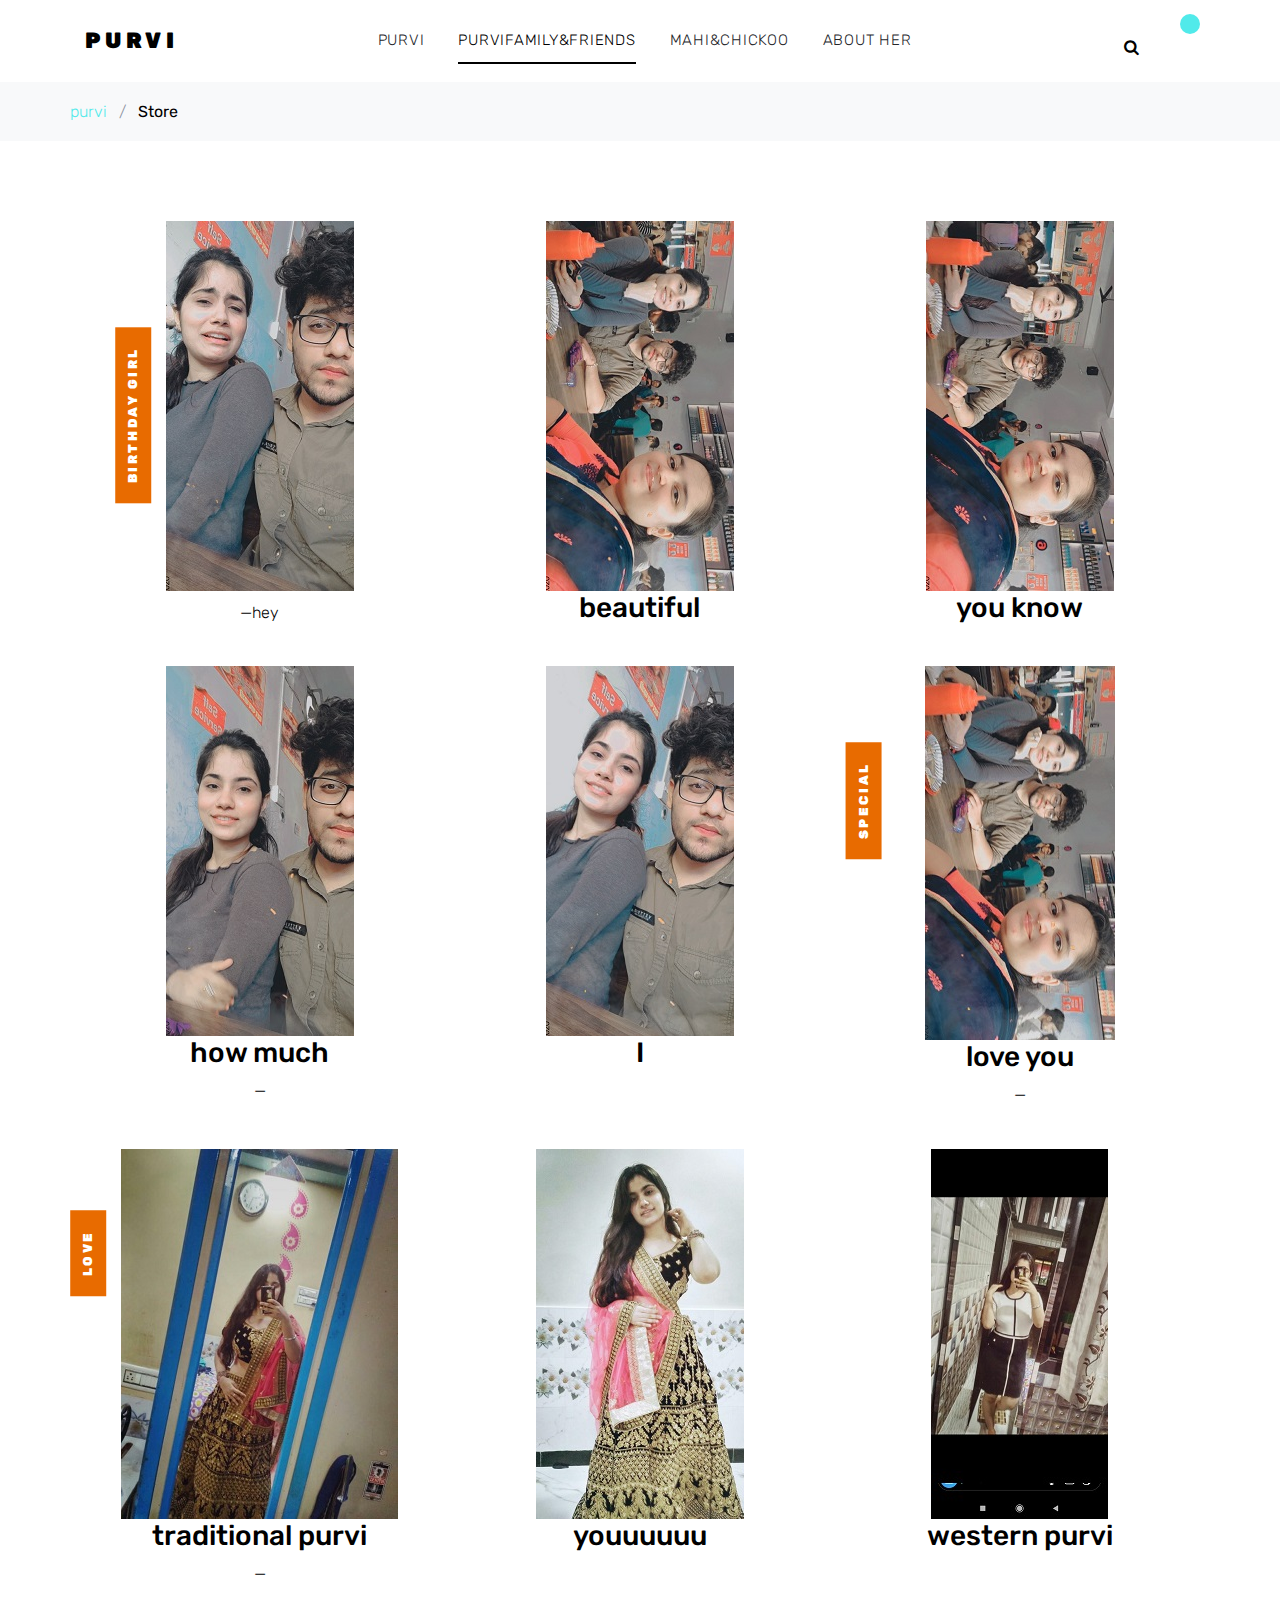
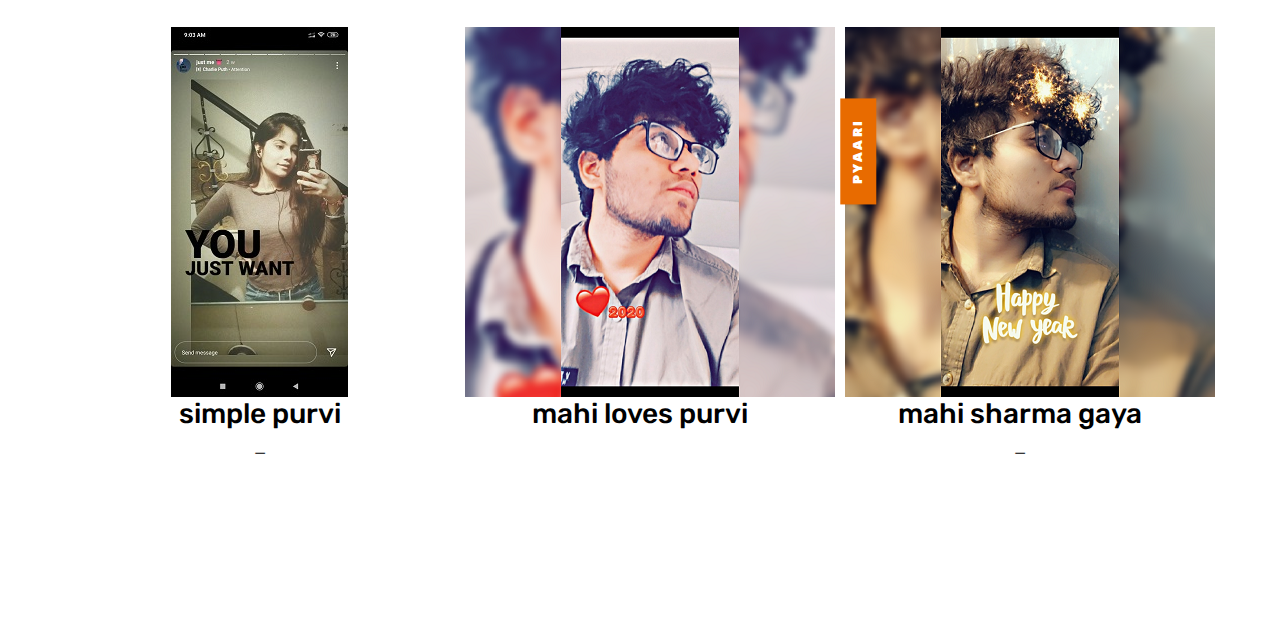
==== commit 4563bb06: "updated png" ====
--- a/about.html
+++ b/about.html
@@ -86,59 +86,59 @@
         <div class="row">
           <div class="col-sm-6 col-lg-4 text-center item mb-4">
             <span class="tag">Birthday GIRL</span>
-            <a href="about.html"> <img src="images/m.Jpg" alt="Image"></a>
+            <a href="about.html"> <img src="images/m.png" alt="Image"></a>
             <h3 class="text-dark"><a href=".html"></a></h3>
             <p class="price"><del></del> &mdash;hey</p>
           </div>
           <div class="col-sm-6 col-lg-4 text-center item mb-4">
-            <a href="about.html"> <img src="images/a.Jpg" alt="Image"></a>
+            <a href="about.html"> <img src="images/a.png" alt="Image"></a>
             <h3 class="text-dark"><a href="about.html">beautiful</a></h3>
             <p class="price"></p>
           </div>
           <div class="col-sm-6 col-lg-4 text-center item mb-4">
-            <a href="about.html"> <img src="images/h.Jpg" alt="Image"></a>
+            <a href="about.html"> <img src="images/h.png" alt="Image"></a>
             <h3 class="text-dark"><a href="about.html">you know</a></h3>
             <p class="price"></p>
           </div>
 
           <div class="col-sm-6 col-lg-4 text-center item mb-4">
 
-            <a href="about.html"> <img src="images/e.Jpg" alt="Image"></a>
+            <a href="about.html"> <img src="images/e.png" alt="Image"></a>
             <h3 class="text-dark"><a href="about.html">how much</a></h3>
             <p class="price"><del></del> &mdash; </p>
           </div>
           <div class="col-sm-6 col-lg-4 text-center item mb-4">
-            <a href="about.html"> <img src="images/s.Jpg" alt="Image"></a>
+            <a href="about.html"> <img src="images/s.png" alt="Image"></a>
             <h3 class="text-dark"><a href="about.html">I</a></h3>
             <p class="price"></p>
           </div>
           <div class="col-sm-6 col-lg-4 text-center item mb-4">
             <span class="tag">SPECIAL</span>
-            <a href="about.html"> <img src="images/hh.Jpg" alt="Image"></a>
+            <a href="about.html"> <img src="images/hh.png" alt="Image"></a>
             <h3 class="text-dark"><a href="about.html">love you</a></h3>
             <p class="price"><del></del> &mdash; </p>
           </div>
 
           <div class="col-sm-6 col-lg-4 text-center item mb-4">
             <span class="tag">LOVE</span>
-            <a href="about.html"> <img src="images/p.Jpg" alt="Image"></a>
+            <a href="about.html"> <img src="images/p.png" alt="Image"></a>
             <h3 class="text-dark"><a href="about.html">traditional purvi</a></h3>
             <p class="price"><del></del> &mdash; </p>
           </div>
           <div class="col-sm-6 col-lg-4 text-center item mb-4">
-            <a href="about.html"> <img src="images/ar.Jpg" alt="Image"></a>
+            <a href="about.html"> <img src="images/ar.png" alt="Image"></a>
             <h3 class="text-dark"><a href="about.html">youuuuuu</a></h3>
             <p class="price"></p>
           </div>
           <div class="col-sm-6 col-lg-4 text-center item mb-4">
-            <a href="about.html"> <img src="images/r.Jpg" alt="Image"></a>
+            <a href="about.html"> <img src="images/r.png" alt="Image"></a>
             <h3 class="text-dark"><a href="about.html">western purvi</a></h3>
             <p class="price"></p>
           </div>
 
           <div class="col-sm-6 col-lg-4 text-center item mb-4">
 
-            <a href="about.html"> <img src="images/rr.jPg" alt="Image"></a>
+            <a href="about.html"> <img src="images/rr.png" alt="Image"></a>
             <h3 class="text-dark"><a href="about.html">simple purvi</a></h3>
             <p class="price"><del></del> &mdash; </p>
           </div>
